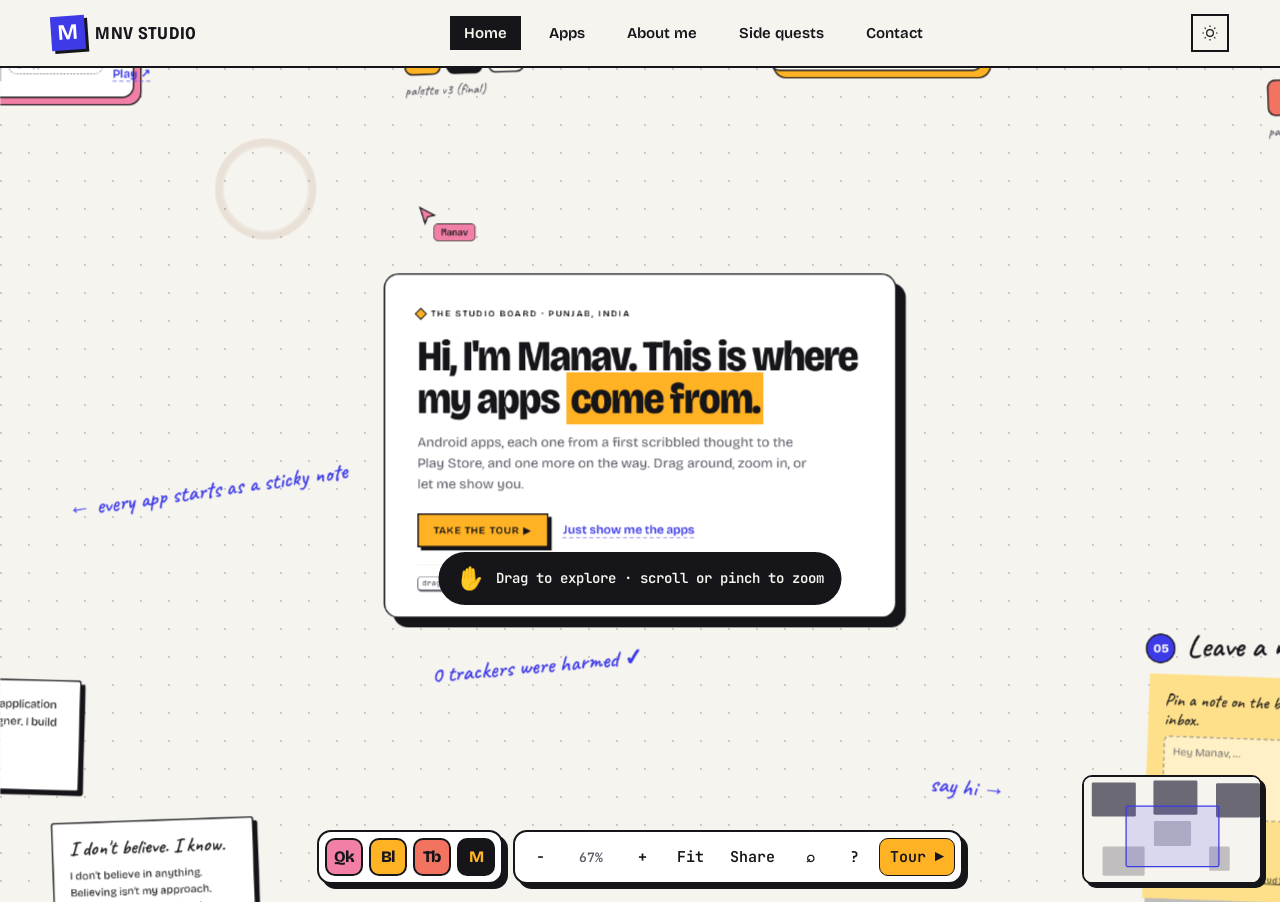
==== index.html @ 6dfb05d1 "Add website source files Co-Authored-By: Claude Opus 4.8 <noreply@anthropic.com> Claude-Session: htt" ====
<!doctype html>
<html lang="en">
<head>
<meta charset="utf-8">
<meta name="viewport" content="width=device-width, initial-scale=1">
<title>MNV Studio</title>
<meta name="description" content="MNV Studio: Crafting apps with culture and care. An independent Android app studio by Manav.">
<link rel="canonical" href="https://mnvstudio.example/">
<meta name="theme-color" content="#3D3AE8">
<meta property="og:type" content="website">
<meta property="og:site_name" content="MNV Studio">
<meta property="og:title" content="MNV Studio">
<meta property="og:description" content="MNV Studio: Crafting apps with culture and care. An independent Android app studio by Manav.">
<meta property="og:url" content="https://mnvstudio.example/">
<meta property="og:image" content="https://mnvstudio.example/assets/img/og.png">
<meta name="twitter:card" content="summary_large_image">
<meta name="twitter:image" content="https://mnvstudio.example/assets/img/og.png">
<meta property="og:image:width" content="1200">
<meta property="og:image:height" content="630">
<link rel="icon" href="/assets/img/logo.svg" type="image/svg+xml">
<link rel="apple-touch-icon" href="/assets/img/logo.svg">
<link rel="preconnect" href="https://fonts.googleapis.com">
<link rel="preconnect" href="https://fonts.gstatic.com" crossorigin>
<link href="https://fonts.googleapis.com/css2?family=Bricolage+Grotesque:opsz,wdth,wght@12..96,75..100,300..800&family=JetBrains+Mono:wght@400;600&family=Caveat:wght@600&display=swap" rel="stylesheet">
<link rel="stylesheet" href="/assets/css/style.css">
<link rel="manifest" href="/manifest.webmanifest">
<script type="application/ld+json">{"@context": "https://schema.org", "@type": "Organization", "name": "MNV Studio", "url": "https://mnvstudio.example", "email": "hello@mnvstudio.example", "founder": {"@type": "Person", "name": "Manav"}, "sameAs": ["https://play.google.com/store/apps/dev?id=REPLACE_ME", "https://instagram.com/REPLACE_ME", "https://github.com/REPLACE_ME", "https://linkedin.com/in/REPLACE_ME"]}</script>
<script>(function(d){d.classList.add('js');try{var t=localStorage.getItem('mnv-theme');if(t)d.dataset.theme=t}catch(e){}})(document.documentElement)</script>
</head>
<body>
<a class="sr-only" href="#main">Skip to content</a>
<header class="nav">
  <a class="nav__logo" href="/" aria-label="MNV Studio home"><span class="nav__mark" aria-hidden="true">M</span>MNV Studio</a>
  <nav aria-label="Primary"><ul class="nav__links"><li><a href="/" aria-current=page>Home</a></li><li><a href="/apps/">Apps</a></li><li><a href="/about/">About me</a></li><li><a href="/side-quests/">Side quests</a></li><li><a href="/contact/">Contact</a></li></ul></nav>
  <div class="nav__right">
    <button class="theme-toggle" aria-label="Switch to night print"><svg viewBox="0 0 24 24" fill="none" stroke="currentColor" stroke-width="1.6"><circle cx="12" cy="12" r="4.5"/><path d="M12 2v2M12 20v2M4.9 4.9l1.4 1.4M17.7 17.7l1.4 1.4M2 12h2M20 12h2M4.9 19.1l1.4-1.4M17.7 6.3l1.4-1.4"/></svg></button>
    <button class="menu-btn" aria-expanded="false">Menu</button>
  </div>
</header>
<main id="main">

<section class="board" aria-label="The studio board. Drag to explore, scroll to zoom.">
  <svg width="0" height="0" aria-hidden="true" style="position:absolute"><defs><marker id="head" viewBox="0 0 10 10" refX="7" refY="5" markerWidth="7" markerHeight="7" orient="auto-start-reverse"><path d="M1 1 L9 5 L1 9" fill="none" stroke="currentColor" stroke-width="1.6" stroke-linecap="round"/></marker></defs></svg>
  <div class="world">
    <section class="intro" id="hello" data-cluster style="left:1430px;top:900px">
      <span class="eyebrow">The studio board · Punjab, India</span>
      <h1>Hi, I'm Manav. This is where my apps <span class="hl">come from.</span></h1>
      <p>Android apps, each one from a first scribbled thought to the Play Store, and one more on the way. Drag around, zoom in, or let me show you.</p>
      <div class="intro__go"><button class="btn btn--solid" data-tour>Take the tour ▶</button><a class="link-gold" href="/apps/">Just show me the apps</a></div>
      <p class="intro__hint" aria-hidden="true"><kbd>drag</kbd> to move · <kbd>scroll</kbd> to zoom · <kbd>1</kbd>–<kbd>5</kbd> jump</p>
    </section>

    <section class="cluster ink-magenta" id="qalamkaar" data-cluster style="left:160px;top:190px" aria-label="Qalamkaar">
  <h2 class="cluster__label"><span>01</span> Qalamkaar</h2>
  <p class="note" style="--r:-4deg"><small>first thought</small>“Punjabi writers deserve a library as beautiful as their words.”</p>
  <svg class="sketch" viewBox="0 0 180 320" aria-hidden="true">
  <path d="M14 18 Q12 8 24 8 L158 10 Q170 10 168 24 L166 300 Q166 312 154 312 L26 310 Q14 310 15 298 Z"/>
  <path d="M70 22 L110 22"/>
  <path d="M30 46 L150 44 L148 120 L32 122 Z"/><path d="M32 46 L148 120 M148 44 L32 122"/>
  <path d="M30 150 q 40 -4 80 0 t 40 0"/><path d="M30 184 q 40 0 80 0 t 40 4"/><path d="M30 218 q 40 4 80 0 t 40 -1"/>
  <path d="M40 270 q 50 -6 100 0" class="sketch__accent"/>
  <circle cx="90" cy="292" r="8"/>
</svg>
  <div class="swatches" aria-hidden="true"><i class="sw1"></i><i class="sw2"></i><i class="sw3"></i><small>palette v3 (final)</small></div>
  <article class="shipped">
    <div class="shipped__head"><span class="ico ink-magenta" aria-hidden="true">Qk</span><div><h3>Qalamkaar</h3><small>Literature · Reference</small></div></div>
    <p>An encyclopedia of Punjabi writers and their works.</p>
    <ul><li>Writer profiles</li><li>Works &amp; excerpts</li><li>Bilingual</li></ul>
    <div class="shipped__go"><a class="btn btn--solid" href="/apps/qalamkaar/">Open <svg viewBox="0 0 24 24" fill="none" stroke="currentColor" stroke-width="1.6"><path d="M5 12h14M13 6l6 6-6 6"/></svg></a><span class="appstore-soon"><svg class="apple" viewBox="0 0 24 24" aria-hidden="true"><path fill="currentColor" d="M16.4 12.6c0-2.4 2-3.6 2.1-3.7-1.1-1.7-2.9-1.9-3.5-1.9-1.5-.2-2.9.9-3.7.9-.8 0-1.9-.9-3.2-.8-1.6 0-3.1 1-4 2.4-1.7 3-.4 7.4 1.2 9.8.8 1.2 1.8 2.5 3 2.4 1.2 0 1.7-.8 3.1-.8 1.5 0 1.9.8 3.2.8 1.3 0 2.2-1.2 3-2.4.9-1.4 1.3-2.7 1.3-2.8 0 0-2.5-1-2.5-3.9zM14 5.3c.7-.8 1.1-1.9 1-3-1 0-2.1.7-2.8 1.5-.6.7-1.2 1.8-1 2.9 1.1.1 2.1-.6 2.8-1.4z"/></svg> App Store soon</span><a class="link-gold" href="https://play.google.com/store/apps/details?id=REPLACE_ME" target="_blank" rel="noopener">Google Play ↗</a></div>
  </article>
  <span class="stamp" aria-hidden="true">Shipped</span>
  <svg class="arrows" viewBox="0 0 900 620" aria-hidden="true">
    <path d="M232 150 C 270 150, 270 120, 300 118" marker-end="url(#head)"/>
    <path d="M468 190 C 520 200, 540 190, 575 205" marker-end="url(#head)"/>
    <path d="M150 268 C 160 330, 190 380, 225 392" marker-end="url(#head)"/>
  </svg>
</section><section class="cluster ink-saffron" id="bloom" data-cluster style="left:1420px;top:150px" aria-label="Bloom">
  <h2 class="cluster__label"><span>02</span> Bloom</h2>
  <p class="note" style="--r:-4deg"><small>first thought</small>“Tracking PCOS shouldn&#x27;t feel clinical. Or leak your data.”</p>
  <svg class="sketch" viewBox="0 0 180 320" aria-hidden="true">
  <path d="M14 18 Q12 8 24 8 L158 10 Q170 10 168 24 L166 300 Q166 312 154 312 L26 310 Q14 310 15 298 Z"/>
  <path d="M70 22 L110 22"/>
  <path d="M30 46 L150 44 L148 120 L32 122 Z"/><path d="M32 46 L148 120 M148 44 L32 122"/>
  <path d="M30 150 q 40 3 80 0 t 40 -2"/><path d="M30 184 q 40 -2 80 0 t 40 2"/><path d="M30 218 q 40 2 80 0 t 40 -3"/><path d="M30 252 q 40 -3 80 0 t 40 1"/>
  <path d="M40 270 q 50 -6 100 0" class="sketch__accent"/>
  <circle cx="90" cy="292" r="8"/>
</svg>
  <div class="swatches" aria-hidden="true"><i class="sw1"></i><i class="sw2"></i><i class="sw3"></i><small>palette v3 (final)</small></div>
  <article class="shipped">
    <div class="shipped__head"><span class="ico ink-saffron" aria-hidden="true">Bl</span><div><h3>Bloom</h3><small>Health · Wellness</small></div></div>
    <p>A gentle companion for living with PCOS and PCOD.</p>
    <ul><li>Cycle tracking</li><li>Symptom journal</li><li>Insights</li></ul>
    <div class="shipped__go"><a class="btn btn--solid" href="/apps/bloom/">Open <svg viewBox="0 0 24 24" fill="none" stroke="currentColor" stroke-width="1.6"><path d="M5 12h14M13 6l6 6-6 6"/></svg></a><span class="appstore-soon"><svg class="apple" viewBox="0 0 24 24" aria-hidden="true"><path fill="currentColor" d="M16.4 12.6c0-2.4 2-3.6 2.1-3.7-1.1-1.7-2.9-1.9-3.5-1.9-1.5-.2-2.9.9-3.7.9-.8 0-1.9-.9-3.2-.8-1.6 0-3.1 1-4 2.4-1.7 3-.4 7.4 1.2 9.8.8 1.2 1.8 2.5 3 2.4 1.2 0 1.7-.8 3.1-.8 1.5 0 1.9.8 3.2.8 1.3 0 2.2-1.2 3-2.4.9-1.4 1.3-2.7 1.3-2.8 0 0-2.5-1-2.5-3.9zM14 5.3c.7-.8 1.1-1.9 1-3-1 0-2.1.7-2.8 1.5-.6.7-1.2 1.8-1 2.9 1.1.1 2.1-.6 2.8-1.4z"/></svg> App Store soon</span><a class="link-gold" href="https://play.google.com/store/apps/details?id=REPLACE_ME" target="_blank" rel="noopener">Google Play ↗</a></div>
  </article>
  <span class="stamp" aria-hidden="true">Shipped</span>
  <svg class="arrows" viewBox="0 0 900 620" aria-hidden="true">
    <path d="M232 150 C 270 150, 270 120, 300 118" marker-end="url(#head)"/>
    <path d="M468 190 C 520 200, 540 190, 575 205" marker-end="url(#head)"/>
    <path d="M150 268 C 160 330, 190 380, 225 392" marker-end="url(#head)"/>
  </svg>
</section><section class="cluster ink-red" id="toolbox" data-cluster style="left:2700px;top:210px" aria-label="[Toolbox App]">
  <h2 class="cluster__label"><span>03</span> Toolbox App</h2>
  <p class="note" style="--r:-4deg"><small>first thought</small>“Why install twelve apps for twelve tiny jobs?”</p>
  <svg class="sketch" viewBox="0 0 180 320" aria-hidden="true">
  <path d="M14 18 Q12 8 24 8 L158 10 Q170 10 168 24 L166 300 Q166 312 154 312 L26 310 Q14 310 15 298 Z"/>
  <path d="M70 22 L110 22"/>
  <path d="M30 46 L150 44 L148 120 L32 122 Z"/><path d="M32 46 L148 120 M148 44 L32 122"/>
  <path d="M30 150 q 40 1 80 0 t 40 -4"/><path d="M30 184 q 40 -4 80 0 t 40 0"/><path d="M30 218 q 40 0 80 0 t 40 4"/>
  <path d="M40 270 q 50 -6 100 0" class="sketch__accent"/>
  <circle cx="90" cy="292" r="8"/>
</svg>
  <div class="swatches" aria-hidden="true"><i class="sw1"></i><i class="sw2"></i><i class="sw3"></i><small>palette v3 (final)</small></div>
  <article class="shipped">
    <div class="shipped__head"><span class="ico ink-red" aria-hidden="true">Tb</span><div><h3>[Toolbox App]</h3><small>Tools · Productivity</small></div></div>
    <p>An all-in-one Android toolbox.</p>
    <ul><li>Many tools, one app</li><li>Lightweight</li><li>Works offline</li></ul>
    <div class="shipped__go"><a class="btn btn--solid" href="/apps/toolbox/">Open <svg viewBox="0 0 24 24" fill="none" stroke="currentColor" stroke-width="1.6"><path d="M5 12h14M13 6l6 6-6 6"/></svg></a><span class="appstore-soon"><svg class="apple" viewBox="0 0 24 24" aria-hidden="true"><path fill="currentColor" d="M16.4 12.6c0-2.4 2-3.6 2.1-3.7-1.1-1.7-2.9-1.9-3.5-1.9-1.5-.2-2.9.9-3.7.9-.8 0-1.9-.9-3.2-.8-1.6 0-3.1 1-4 2.4-1.7 3-.4 7.4 1.2 9.8.8 1.2 1.8 2.5 3 2.4 1.2 0 1.7-.8 3.1-.8 1.5 0 1.9.8 3.2.8 1.3 0 2.2-1.2 3-2.4.9-1.4 1.3-2.7 1.3-2.8 0 0-2.5-1-2.5-3.9zM14 5.3c.7-.8 1.1-1.9 1-3-1 0-2.1.7-2.8 1.5-.6.7-1.2 1.8-1 2.9 1.1.1 2.1-.6 2.8-1.4z"/></svg> App Store soon</span><span class="soon-pill">Coming soon</span></div>
  </article>
  <span class="stamp stamp--soon" aria-hidden="true">Coming soon</span>
  <svg class="arrows" viewBox="0 0 900 620" aria-hidden="true">
    <path d="M232 150 C 270 150, 270 120, 300 118" marker-end="url(#head)"/>
    <path d="M468 190 C 520 200, 540 190, 575 205" marker-end="url(#head)"/>
    <path d="M150 268 C 160 330, 190 380, 225 392" marker-end="url(#head)"/>
  </svg>
</section>

    <section class="cluster cluster--me" id="me" data-cluster style="left:380px;top:1500px" aria-label="About me">
      <h2 class="cluster__label"><span>04</span> The person</h2>
      <figure class="polaroid" style="--r:-3deg"><span aria-hidden="true">M</span><figcaption>me, probably debugging</figcaption></figure>
      <div class="paper paper--me"><p>I&#x27;m an independent application developer and designer. I build apps and I design.</p><a class="link-gold" href="/about/">More about me →</a></div>
      <div class="paper paper--rules"><p class="paper__title">I don&#x27;t believe. I know.</p><p>I don&#x27;t believe in anything. Believing isn&#x27;t my approach. Knowing is, and knowing is a totally different dimension. And I know I don&#x27;t know nothing.</p></div>
    </section>

    <section class="cluster cluster--note" id="say-hello" data-cluster style="left:2560px;top:1500px" aria-label="Leave a note">
      <h2 class="cluster__label"><span>05</span> Leave a note</h2>
      <form class="leave" data-compose="hello@mnvstudio.example">
        <label>Pin a note on the board, it lands in my inbox.<textarea name="msg" rows="5" required placeholder="Hey Manav, …"></textarea></label>
        <button class="btn btn--solid" type="submit">Pin it <svg viewBox="0 0 24 24" fill="none" stroke="currentColor" stroke-width="1.6"><path d="M5 12h14M13 6l6 6-6 6"/></svg></button>
        <small>or email <a href="mailto:hello@mnvstudio.example">hello@mnvstudio.example</a></small>
      </form>
    </section>

    <div class="doodle doodle--ring" style="left:1180px;top:700px" aria-hidden="true"></div>
    <p class="doodle doodle--text" style="left:960px;top:1200px;--r:-8deg" aria-hidden="true">← every app starts as a sticky note</p>
    <p class="doodle doodle--text" style="left:2240px;top:1640px;--r:6deg" aria-hidden="true">say hi →</p>
    <p class="doodle doodle--text" style="left:1500px;top:1460px;--r:-5deg" aria-hidden="true">0 trackers were harmed ✓</p>
    <span class="doodle doodle--star" style="left:2450px;top:120px" aria-hidden="true">✶</span>
    <span class="doodle doodle--star" style="left:1700px;top:1900px" aria-hidden="true">✶</span>

    <div class="peer" aria-hidden="true"><svg viewBox="0 0 24 24"><path d="M3 2 L20 11 L12 13 L9 21 Z"/></svg><span>Manav</span><em></em></div>
  </div>

  <div class="tour-cap" hidden aria-live="polite"><i class="tour-cap__bar"></i><p></p><span class="tour-cap__nav"><button data-tour-prev aria-label="Previous">←</button><button data-tour-next aria-label="Next">→</button><button data-tour-stop>End tour</button></span></div>

  <div class="hud">
    <div class="hud__jump" aria-label="Jump to an app"><button data-fly="qalamkaar" title="Qalamkaar"><span class="ico ink-magenta" aria-hidden="true">Qk</span></button><button data-fly="bloom" title="Bloom"><span class="ico ink-saffron" aria-hidden="true">Bl</span></button><button data-fly="toolbox" title="[Toolbox App]"><span class="ico ink-red" aria-hidden="true">Tb</span></button><button data-fly="me" title="About me"><span class="ico ico--mnv" aria-hidden="true">M</span></button></div>
    <div class="hud__zoom"><button data-zoom="-1" aria-label="Zoom out">−</button><output>100%</output><button data-zoom="1" aria-label="Zoom in">+</button><button data-fit aria-label="See the whole board">Fit</button><button data-share aria-label="Copy a link to this view">Share</button><button data-search aria-label="Search (Ctrl+K)">⌕</button><button data-help aria-label="Keyboard shortcuts">?</button><button data-tour class="hud__tour">Tour ▶</button></div>
  </div>
  <div class="coach" aria-hidden="true"><span class="coach__hand">✋</span><p>Drag to explore · scroll or pinch to zoom</p></div>
  <div class="help" role="dialog" aria-label="Keyboard shortcuts" hidden>
    <h2>Getting around</h2>
    <ul>
      <li><kbd>drag</kbd><span>Move around</span></li>
      <li><kbd>scroll</kbd> <kbd>pinch</kbd><span>Zoom</span></li>
      <li><kbd>double-click</kbd><span>Zoom into an app or a spot</span></li>
      <li><kbd>1</kbd>–<kbd>5</kbd><span>Jump to an app, me, or the note</span></li>
      <li><kbd>←</kbd><kbd>→</kbd><kbd>↑</kbd><kbd>↓</kbd><span>Pan (or step through the tour)</span></li>
      <li><kbd>+</kbd><kbd>−</kbd><kbd>0</kbd><span>Zoom in, out, whole board</span></li>
      <li><kbd>T</kbd><span>Start the tour</span></li>
      <li><kbd>⌘K</kbd><span>Search everything</span></li>
    </ul>
    <button class="btn" data-help-close>Got it</button>
  </div>
  <div class="toast" role="status" hidden></div>
  <svg class="minimap" viewBox="0 0 3600 2150" aria-hidden="true"><rect class="minimap__bg" width="3600" height="2150"/><g class="minimap__items"></g><rect class="minimap__view"/></svg>
</section>
<div class="palette" role="dialog" aria-modal="true" aria-label="Search" hidden>
  <div class="palette__box"><input class="palette__q" placeholder="Search apps, pages, actions…" aria-label="Search" autocomplete="off"><ul class="palette__list" role="listbox"></ul><p class="palette__foot"><kbd>↑</kbd><kbd>↓</kbd> move <kbd>Enter</kbd> go <kbd>Esc</kbd> close</p></div>
</div>
<script id="mnv-apps" type="application/json">[{"slug": "qalamkaar", "name": "Qalamkaar", "short": "An encyclopedia of Punjabi writers and their works."}, {"slug": "bloom", "name": "Bloom", "short": "A gentle companion for living with PCOS and PCOD."}, {"slug": "toolbox", "name": "Toolbox App", "short": "An all-in-one Android toolbox."}]</script>
</main>
<footer class="footer">
  <div class="footer__grid">
    <div><h4>MNV Studio</h4><p class="footer__about">Crafting apps with culture and care. An independent Android studio from Punjab, India.</p>
      <p class="footer__mail"><a class="link-gold" href="mailto:hello@mnvstudio.example">hello@mnvstudio.example</a></p></div>
    <div><h4>Apps</h4><ul><li><a href="/apps/qalamkaar/">Qalamkaar</a></li><li><a href="/apps/bloom/">Bloom</a></li><li><a href="/apps/toolbox/">[Toolbox App]</a></li></ul></div>
    <div><h4>Privacy</h4><ul><li><a href="/privacy/qalamkaar/">Qalamkaar</a></li><li><a href="/privacy/bloom/">Bloom</a></li><li><a href="/privacy/toolbox/">[Toolbox App]</a></li></ul></div>
    <div><h4>Elsewhere</h4><ul><li><a href="https://play.google.com/store/apps/dev?id=REPLACE_ME" target="_blank" rel="noopener">Google Play</a></li><li><a href="https://instagram.com/REPLACE_ME" target="_blank" rel="noopener">Instagram</a></li><li><a href="https://github.com/REPLACE_ME" target="_blank" rel="noopener">GitHub</a></li><li><a href="https://linkedin.com/in/REPLACE_ME" target="_blank" rel="noopener">LinkedIn</a></li></ul></div>
  </div>
  <a class="footer__giant" href="/" aria-label="MNV Studio home"><span aria-hidden="true">MNV</span></a>
  <div class="footer__bottom"><span>© <span data-year>2026</span> MNV Studio. Made by Manav.</span><span>Psst, type “mnv”.</span></div>
</footer>
<script src="/assets/js/main.js" defer></script>
<script src="/assets/js/board.js" defer></script>
</body>
</html>
---- assets/css/style.css ----
/* ==========================================================================
   MNV Studio — Phulkari Press
   Khaddar paper, riso inks, Gurmukhi letterforms.
   ========================================================================== */
@view-transition { navigation: auto; }
:root {
  /* Neutrals (60%): warm paper + blue-black ink, tinted to sit with the brand indigo */
  --bg: #F6F4EF;
  --bg-2: #E9E6DF;
  --text: #16151A;
  --muted: #5D5A66;
  --line: #16151A;
  --win: #FFFFFF;
  /* Brand (30%) and accent (10%): complementary indigo + marigold */
  --indigo: #3D3AE8;
  --saffron: #FFB224;          /* marigold */
  --accent: #3D3AE8;           /* coloured text on paper, 6.4:1 */
  /* App inks: same lightness and chroma, every one passes AA+ with ink text */
  --magenta: #F17FA6;          /* rose */
  --green: #2FBF9B;            /* teal */
  --red: #F2735F;              /* coral */
  --ink: var(--indigo);
  --on-ink: #FFFFFF;
  --shadow: #16151A;
  --blend: multiply;
  --display: "Bricolage Grotesque", system-ui, sans-serif;
  --sans: "Bricolage Grotesque", system-ui, sans-serif;
  --mono: "JetBrains Mono", ui-monospace, monospace;
  --gutter: clamp(16px, 4vw, 56px);
  --ease: cubic-bezier(.22, 1, .36, 1);
  color-scheme: light;
}
:root[data-theme="dark"] {
  --bg: #121118;
  --bg-2: #24222D;
  --text: #F1EFEA;
  --muted: #A9A6B3;
  --line: #F1EFEA;
  --win: #1C1B24;
  --indigo: #5B57F5;
  --accent: #A5A1FF;           /* 8.2:1 on dark */
  --shadow: #000000;
  --blend: screen;
  color-scheme: dark;
}
.ink-magenta { --ink: var(--magenta); --on-ink: #16151A; }
.ink-saffron { --ink: var(--saffron); --on-ink: #16151A; }
.ink-green { --on-ink: #16151A; }
.ink-indigo { --ink: var(--indigo); }
.ink-green { --ink: var(--green); }
.ink-red { --ink: var(--red); --on-ink: #16151A; }
*, *::before, *::after { box-sizing: border-box; margin: 0; padding: 0; }
html { -webkit-text-size-adjust: 100%; scroll-behavior: smooth; }
body {
  background: var(--bg); color: var(--text);
  font: 400 18px/1.55 var(--sans);
  -webkit-font-smoothing: antialiased; overflow-x: hidden;
  transition: background-color .4s, color .4s;
}
img { max-width: 100%; display: block; }
a { color: inherit; text-decoration: none; }
button { font: inherit; color: inherit; background: none; border: 0; cursor: pointer; }
::selection { background: var(--saffron); color: #1A1410; }
.gu { font-family: var(--display); }
.sr-only { position: absolute; width: 1px; height: 1px; overflow: hidden; clip: rect(0 0 0 0); }
:focus-visible { outline: 3px solid var(--magenta); outline-offset: 3px; }
/* Paper fibres: static, no animated noise */
/* ---------- Reveal ---------- */
html.js [data-fade] { opacity: 0; translate: 0 28px; transition: opacity .8s var(--ease), translate .8s var(--ease); }
html.js [data-fade].in { opacity: 1; translate: 0 0; }
.reveal-line, .reveal-line > span { display: block; }
/* ---------- Nav ---------- */
.nav {
  position: sticky; top: 0; z-index: 100;
  display: flex; align-items: center; justify-content: space-between; gap: 16px;
  padding: 14px var(--gutter);
  background: var(--bg); border-bottom: 2px solid var(--line);
}
.nav__logo { display: flex; align-items: center; gap: 10px; font: 700 18px var(--display); font-stretch: 85%; letter-spacing: .02em; text-transform: uppercase; }
.nav__mark { width: 34px; height: 34px; display: grid; place-items: center; background: var(--magenta); color: #16151A; font: 700 22px/1 var(--display); padding-bottom: 3px; box-shadow: 3px 3px 0 var(--text); rotate: -4deg; transition: rotate .4s var(--ease); }
.nav__logo:hover .nav__mark { rotate: 4deg; }
.nav__links { display: flex; align-items: center; gap: clamp(6px, 1.4vw, 14px); list-style: none; }
.nav__links a { display: block; padding: 6px 12px; font: 600 15px var(--sans); border: 2px solid transparent; transition: border-color .2s, background .2s; }
.nav__links a:hover { border-color: var(--line); }
.nav__links a[aria-current="page"] { background: var(--text); color: var(--bg); }
.theme-toggle { width: 38px; height: 38px; border: 2px solid var(--line); display: grid; place-items: center; }
.theme-toggle:hover { background: var(--saffron); color: #1A1410; }
.theme-toggle svg { width: 18px; height: 18px; }
.nav__right { display: flex; align-items: center; gap: 12px; }
.menu-btn { display: none; }
@media (max-width: 760px) {
  .menu-btn { display: block; padding: 6px 12px; border: 2px solid var(--line); font: 600 14px var(--sans); text-transform: uppercase; letter-spacing: .1em; }
  .nav__links {
    position: fixed; inset: 0; flex-direction: column; justify-content: center; gap: 8px;
    background: var(--magenta); clip-path: inset(0 0 100% 0); transition: clip-path .6s var(--ease);
  }
  .nav__links.open { clip-path: inset(0); }
  .nav__links a { color: #16151A; font: 700 52px/1.1 var(--display); font-stretch: 75%; text-transform: uppercase; border: 0; }
  .nav__links a[aria-current="page"] { background: none; color: var(--saffron); }
  .nav__right { position: relative; z-index: 2; }
}
/* ---------- Buttons ---------- */
.btn {
  display: inline-flex; align-items: center; gap: 10px;
  padding: 14px 22px; border: 2px solid var(--line); background: var(--bg);
  font: 600 15px var(--sans); text-transform: uppercase; letter-spacing: .08em;
  box-shadow: 5px 5px 0 var(--line);
  transition: translate .15s, box-shadow .15s, background .2s;
}
.btn:hover { translate: -2px -2px; box-shadow: 7px 7px 0 var(--line); background: var(--saffron); color: #1A1410; }
.btn:active { translate: 4px 4px; box-shadow: 1px 1px 0 var(--line); }
.btn--solid { background: var(--saffron); color: #16151A; }
.btn svg { width: 18px; height: 18px; }
.link-gold { color: var(--accent); font-weight: 600; text-decoration: underline dashed 2px; text-underline-offset: 5px; }
.link-gold:hover { text-decoration-style: solid; }
/* ---------- Type ---------- */
.section { position: relative; padding: clamp(80px, 11vw, 150px) var(--gutter); }
.eyebrow { display: inline-flex; align-items: center; gap: 10px; font: 600 13px var(--sans); letter-spacing: .18em; text-transform: uppercase; }
.eyebrow::before { content: ""; width: 10px; height: 10px; background: var(--saffron); box-shadow: 0 0 0 1.5px var(--line); rotate: 45deg; }
.h2 { font: 700 clamp(44px, 7.5vw, 112px)/.92 var(--display); font-stretch: 75%; text-transform: uppercase; letter-spacing: -.01em; margin-top: 16px; }
.h2 em, .page-head h1 em { font-style: normal; color: var(--accent); }
.lead { color: var(--muted); max-width: 52ch; font-size: clamp(18px, 1.5vw, 21px); }
/* ---------- Covers (app cards) ---------- */
.covers { display: grid; grid-template-columns: repeat(auto-fill, minmax(260px, 1fr)); gap: clamp(40px, 5vw, 64px) clamp(28px, 3vw, 44px); }
.covers--page { padding: 24px var(--gutter) 140px; }
.app-card { display: block; rotate: var(--tilt, 0deg); transition: rotate .45s var(--ease), translate .45s var(--ease), opacity .8s var(--ease); }
.app-card:hover { rotate: 0deg; translate: 0 -8px; }
.cover {
  position: relative; aspect-ratio: 3 / 4; container-type: inline-size; overflow: hidden;
  display: flex; flex-direction: column; padding: 18px 20px;
  background: var(--ink); color: var(--on-ink);
  border: 2px solid var(--line); box-shadow: 9px 9px 0 var(--line);
  transition: box-shadow .45s var(--ease);
}
.app-card:hover .cover { box-shadow: 14px 14px 0 var(--line); }
.cover__top { display: flex; justify-content: space-between; gap: 8px; font: 600 12px var(--sans); letter-spacing: .14em; text-transform: uppercase; padding-bottom: 10px; border-bottom: 2px dashed currentColor; position: relative; z-index: 1; }
.cover__glyph {
  flex: 1; display: grid; place-items: center; white-space: nowrap;
  font: 800 min(calc(150cqi / var(--len, 3)), 62cqi)/1 var(--display); font-stretch: 75%;
  text-shadow: .04em .035em 0 rgba(26, 20, 16, .35);
  transition: scale .5s var(--ease);
}
.app-card:hover .cover__glyph { scale: 1.06; }
.cover__name { font: 700 clamp(26px, 11cqi, 40px)/.95 var(--display); font-stretch: 80%; text-transform: uppercase; position: relative; z-index: 1; }
.cover__stitch { position: absolute; inset: 7px; border: 2px dashed currentColor; opacity: .35; pointer-events: none; }
.app-card > p { margin-top: 22px; color: var(--muted); font-size: 16px; max-width: 32ch; }
/* ---------- CTA ---------- */
.cta { text-align: center; background: var(--text); color: var(--bg); overflow: hidden; }
.cta .h2 em { color: var(--saffron); }
.cta__mail { display: inline-block; margin: 36px 0; font: 600 clamp(22px, 3.6vw, 48px) var(--display); border-bottom: 3px dashed var(--saffron); }
.cta__mail:hover { color: var(--saffron); }
.cta .btn { box-shadow: 5px 5px 0 var(--saffron); border-color: var(--bg); }
/* ---------- Footer ---------- */
.footer { padding: 64px var(--gutter) 28px; border-top: 2px solid var(--line); overflow: hidden; }
.footer__grid { display: grid; grid-template-columns: 2fr 1fr 1fr 1fr; gap: 32px; }
.footer h4 { font: 700 20px var(--display); font-stretch: 80%; text-transform: uppercase; margin-bottom: 12px; }
.footer ul { list-style: none; display: grid; gap: 6px; font-size: 16px; color: var(--muted); }
.footer a:hover { color: var(--accent); }
.footer__about { color: var(--muted); max-width: 34ch; }
.footer__mail { margin-top: 16px; }
.footer__giant { display: block; margin-top: 48px; text-align: center; font: 800 clamp(120px, 30vw, 460px)/.9 var(--display); color: var(--accent); text-shadow: .025em .02em 0 var(--indigo); transition: text-shadow .5s var(--ease); }
.footer__giant:hover { text-shadow: -.025em .03em 0 var(--saffron); }
.footer__bottom { display: flex; flex-wrap: wrap; justify-content: space-between; gap: 12px; margin-top: 20px; padding-top: 16px; border-top: 2px dashed var(--line); font-size: 14px; color: var(--muted); }
@media (max-width: 760px) {
  .footer__grid { grid-template-columns: 1fr 1fr; }
  .footer__grid > :first-child { grid-column: 1 / -1; }
}
/* ---------- Inner page header ---------- */
.page-head { padding: clamp(64px, 9vw, 120px) var(--gutter) 48px; }
.page-head h1 { font: 800 clamp(64px, 13vw, 210px)/.86 var(--display); font-stretch: 75%; text-transform: uppercase; margin-top: 18px; }
.page-head .lead { margin-top: 24px; }
.page-head .cta__mail { color: var(--accent); border-color: var(--accent); }
/* ---------- App detail ---------- */
.detail { position: relative; display: grid; grid-template-columns: 1.1fr .9fr; gap: clamp(40px, 6vw, 100px); align-items: center; padding: clamp(56px, 7vw, 96px) var(--gutter) 80px; overflow: hidden; }
.detail > * { position: relative; }
.detail__glyph { position: absolute; right: -.05em; top: -.12em; font: 800 clamp(220px, 40vw, 640px)/1 var(--display); color: var(--ink); opacity: .14; white-space: nowrap; pointer-events: none; }
.detail h1 { font: 800 clamp(56px, 9vw, 140px)/.88 var(--display); font-stretch: 75%; text-transform: uppercase; margin: 18px 0 10px; }
.detail__native { display: inline-block; font: 600 clamp(22px, 2.6vw, 34px) var(--display); background: var(--ink); color: var(--on-ink); padding: 2px 14px; rotate: -1.5deg; }
.detail .lead { margin: 28px 0 36px; }
.detail__actions { display: flex; flex-wrap: wrap; gap: 20px; align-items: center; }
.features { display: grid; grid-template-columns: repeat(auto-fit, minmax(240px, 1fr)); gap: 20px; }
.feature { border: 2px solid var(--line); padding: 26px; }
.feature span { display: inline-block; font: 800 15px var(--display); background: var(--magenta); color: #16151A; padding: 2px 8px; }
.feature h3 { font: 700 30px/1 var(--display); font-stretch: 80%; text-transform: uppercase; margin: 16px 0 8px; }
.feature p { color: var(--muted); font-size: 16px; }
.shots { display: flex; gap: 32px; overflow-x: auto; padding: 32px var(--gutter) 64px; scroll-snap-type: x mandatory; scrollbar-color: var(--accent) transparent; }
.shots .phone { flex: 0 0 auto; width: clamp(200px, 22vw, 270px); scroll-snap-align: start; margin: 0; }
.next-app { position: relative; display: block; overflow: hidden; padding: 90px var(--gutter); text-align: center; background: var(--ink); color: var(--on-ink); border-top: 2px solid var(--line); }
.next-app span { font-size: 14px; letter-spacing: .2em; text-transform: uppercase; }
.next-app strong { position: relative; z-index: 1; display: block; font: 800 clamp(52px, 10vw, 160px)/.9 var(--display); font-stretch: 75%; text-transform: uppercase; margin-top: 8px; }
.next-app em { position: absolute; inset: 0; display: grid; place-items: center; font: 800 clamp(160px, 30vw, 460px)/1 var(--display); font-style: normal; opacity: .15; transition: scale .8s var(--ease); }
.next-app:hover em { scale: 1.12; }
@media (max-width: 900px) {
  .detail { grid-template-columns: 1fr; }
  .detail__phone { max-width: 290px; margin-inline: auto; width: 100%; }
}
/* ---------- Phone (flat, printed) ---------- */
.phone { position: relative; aspect-ratio: 9 / 19; width: 100%; max-width: 330px; margin-inline: auto; border: 3px solid var(--line); border-radius: 38px; padding: 9px; background: var(--bg); box-shadow: 12px 12px 0 var(--ink); }
.phone__screen { position: relative; height: 100%; border-radius: 28px; overflow: hidden; background: var(--ink); color: var(--on-ink); display: flex; flex-direction: column; align-items: center; justify-content: center; gap: 12px; text-align: center; border: 2px solid var(--line); }
.phone__notch { position: absolute; top: 10px; left: 50%; width: 28%; height: 20px; border-radius: 20px; background: var(--line); translate: -50% 0; z-index: 2; }
.phone__glare { display: none; }
.app-icon { width: 34%; aspect-ratio: 1; border-radius: 26%; display: grid; place-items: center; overflow: hidden; background: var(--bg); color: var(--text); border: 2px solid var(--line); box-shadow: 4px 4px 0 var(--line); font: 800 clamp(32px, 4vw, 52px) var(--display); }
.app-icon img { width: 100%; height: 100%; object-fit: cover; }
.phone__screen strong { font: 700 clamp(24px, 2.4vw, 32px) var(--display); font-stretch: 80%; text-transform: uppercase; }
.phone__screen small { font-size: 14px; opacity: .85; padding: 0 16px; }
.shot-ph { position: absolute; inset: 10px; display: grid; place-items: center; font-size: 12px; letter-spacing: .2em; text-transform: uppercase; border: 2px dashed currentColor; border-radius: 20px; opacity: .7; }
/* ---------- About ---------- */
.prose { max-width: 66ch; }
.prose p { color: var(--muted); margin-bottom: 1.2em; }
.prose h2 { font: 800 clamp(40px, 4vw, 60px)/1 var(--display); font-stretch: 75%; text-transform: uppercase; margin: 1.4em 0 .5em; }
.values { list-style: none; border-top: 2px solid var(--line); margin-top: 20px; }
.values li { display: grid; grid-template-columns: 56px 1fr; gap: 16px; padding: 20px 0; border-bottom: 2px dashed var(--line); }
.values b { font: 800 22px var(--display); color: var(--accent); }
.values strong { display: block; font: 700 26px/1.1 var(--display); font-stretch: 85%; text-transform: uppercase; }
.values span { color: var(--muted); font-size: 16px; }
/* ---------- Contact ---------- */
.socials { list-style: none; border-top: 2px solid var(--line); }
.socials a { display: flex; justify-content: space-between; align-items: center; gap: 16px; padding: 22px 0; border-bottom: 2px solid var(--line); font: 800 clamp(34px, 5vw, 72px)/1 var(--display); font-stretch: 75%; text-transform: uppercase; transition: background .25s, color .25s, padding .4s var(--ease); }
.socials li:nth-child(4n+1) a:hover { background: var(--magenta); }
.socials li:nth-child(4n+2) a:hover { background: var(--indigo); }
.socials li:nth-child(4n+3) a:hover { background: var(--green); }
.socials li:nth-child(4n+4) a:hover { background: var(--red); }
.socials a:hover { color: #16151A; padding-inline: 20px; }
.socials a small { font: 400 15px var(--sans); text-transform: none; }
/* ---------- Privacy ---------- */
.policy { max-width: 760px; margin: 0 auto; padding: clamp(56px, 8vw, 100px) var(--gutter) 120px; }
.policy h1 { font: 800 clamp(44px, 7vw, 84px)/.95 var(--display); font-stretch: 80%; text-transform: uppercase; margin: 16px 0 14px; }
.policy__meta { color: var(--muted); font-size: 15px; padding-bottom: 24px; border-bottom: 2px solid var(--line); }
.policy__toc { margin: 32px 0; padding: 22px 26px; border: 2px dashed var(--line); font-size: 15px; }
.policy__toc ol { columns: 2 220px; padding-left: 20px; color: var(--muted); }
.policy__toc a:hover { color: var(--accent); }
.policy h2 { font: 700 30px/1.1 var(--display); font-stretch: 85%; text-transform: uppercase; margin: 52px 0 14px; scroll-margin-top: 90px; }
.policy h2 span { display: inline-block; background: var(--magenta); color: #16151A; padding: 0 8px; margin-right: 12px; font-size: .7em; vertical-align: middle; }
.policy p, .policy li { font-size: 17px; line-height: 1.75; }
.policy ul { padding-left: 22px; margin: 10px 0; display: grid; gap: 6px; }
.policy a { color: var(--accent); text-decoration: underline; text-underline-offset: 3px; }
.policy table { width: 100%; border-collapse: collapse; margin: 16px 0; font-size: 15px; border: 2px solid var(--line); }
.policy th, .policy td { text-align: left; padding: 12px; border-bottom: 1px solid var(--line); vertical-align: top; }
.policy th { background: var(--text); color: var(--bg); font-size: 12px; letter-spacing: .14em; text-transform: uppercase; }
.callout { border: 2px solid var(--line); background: var(--saffron); color: #1A1410; padding: 18px 22px; margin: 18px 0; box-shadow: 6px 6px 0 var(--line); }
.placeholder { background: var(--saffron); color: #1A1410; padding: 0 4px; }
#confetti { position: fixed; inset: 0; z-index: 180; pointer-events: none; }
::view-transition-group(*) { animation-duration: .6s; animation-timing-function: cubic-bezier(.22, 1, .36, 1); }
@media (max-width: 520px) {
  .policy table { display: block; overflow-x: auto; }
}
@media (prefers-reduced-motion: reduce) {
  *, *::before, *::after { animation: none !important; transition-duration: .001ms !important; }
  html { scroll-behavior: auto; }
  html.js [data-fade] { opacity: 1; translate: none; }
}
/* ---------- Small screens ---------- */
html, body { overflow-x: clip; }
.covers { grid-template-columns: repeat(auto-fill, minmax(min(260px, 100%), 1fr)); }
/* ==========================================================================
   MNV OS — the homepage desktop
   ========================================================================== */
.nav__mark { background: var(--indigo); color: #fff; font-family: var(--display); }
.h2 { text-transform: none; letter-spacing: -.025em; font-stretch: 85%; font-weight: 800; }
.page-head h1, .detail h1, .socials a, .next-app strong { text-transform: none; letter-spacing: -.025em; font-stretch: 85%; }
@keyframes blink { 50% { opacity: .35; } }
.ico {
  width: 58px; height: 58px; border-radius: 16px; display: grid; place-items: center; flex: none;
  background: var(--ink); color: var(--on-ink); border: 2px solid #16151A; box-shadow: 3px 3px 0 var(--shadow);
  font: 800 25px/1 var(--display); letter-spacing: -.04em;
  transition: translate .2s var(--ease);
}
.ico--mnv { background: #16151A; color: var(--saffron); }
/* Windows */
@keyframes pop { from { scale: .85; opacity: 0; } }
.win__bar {
  display: flex; align-items: center; gap: 10px; height: 38px; padding: 0 12px;
  background: var(--ink); color: var(--on-ink); border-bottom: 2px solid #16151A;
  font: 600 13px var(--mono); cursor: grab; user-select: none; touch-action: none;
}
.win__bar i { margin-left: auto; font-style: normal; opacity: .7; font-weight: 400; }
.hl { background: var(--saffron); color: #16151A; padding: 0 .1em; box-decoration-break: clone; -webkit-box-decoration-break: clone; }
/* Index rows */
.cta { background: var(--indigo); color: #fff; }
.cta .h2 em { color: var(--saffron); }
.cta__mail { border-color: var(--saffron); }
.cta .btn { color: #16151A; box-shadow: 5px 5px 0 var(--shadow); border-color: #16151A; }
.footer__giant { color: var(--indigo); text-shadow: .03em .03em 0 var(--saffron); letter-spacing: -.05em; }
/* Phone: the desktop becomes a home screen, windows become sheets */
@media (max-width: 760px) {
  .win__bar { position: sticky; top: 0; cursor: default; }
}
/* ==========================================================================
   MNV OS v1.1 — features
   ========================================================================== */
kbd { display: inline-block; min-width: 1.6em; padding: 1px 6px; border: 1.5px solid currentColor; border-bottom-width: 3px; border-radius: 6px; font: 600 11px/1.5 var(--mono); text-align: center; }
/* Title-bar buttons */
.win__btns { display: flex; gap: 6px; }
/* Kernel panic 404 */
.panic { min-height: 80vh; padding: clamp(60px, 10vw, 120px) var(--gutter); background: var(--indigo); color: #fff; }
.panic .panic__face { font: 800 clamp(90px, 14vw, 180px)/1 var(--display); }
.panic h1 { font: 800 clamp(36px, 5vw, 72px)/1 var(--display); letter-spacing: -.03em; margin: 24px 0 16px; max-width: 18ch; }
.panic p { max-width: 52ch; font-size: 19px; }
.panic pre { margin: 28px 0; font: 400 14px/1.8 var(--mono); color: var(--saffron); }
.panic .btn { margin: 0 12px 12px 0; color: #16151A; border-color: #16151A; }
/* Print: privacy policies print cleanly */
@media print {
  .nav, .footer, .paper, .policy__toc { display: none !important; }
  body { background: #fff; color: #000; font-size: 12pt; }
  .policy { padding: 0; max-width: none; }
  .policy a { color: #000; }
  .policy a[href^="http"]::after { content: " (" attr(href) ")"; font-size: 9pt; }
  .policy h2 { break-after: avoid; }
  .policy table, .callout { break-inside: avoid; box-shadow: none; }
}
@media (max-width: 760px) {
  [data-clock] { display: none; }
}
/* ==========================================================================
   Mobile: a proper phone home screen
   ========================================================================== */
@media (max-width: 760px) {
  /* Pitch first, then apps */
  /* Dock: five apps, fits any phone */
  /* Every other window is a bottom sheet over everything, dock included */
  .win__bar i { display: none; }
  /* stops iOS zooming in */
  /* Index rows */
  .cta .h2 { font-size: 42px; }
  .cta__mail { font-size: 20px; word-break: break-all; }
}
@media (max-width: 760px) {
  .covers { grid-template-columns: 1fr 1fr; gap: 28px 16px; }
  .covers--page { padding: 8px 16px 80px; }
  .cover { padding: 10px 12px; box-shadow: 5px 5px 0 var(--line); }
  .cover__top span:last-child { display: none; }
  .cover__top { font-size: 10px; }
  .cover__name { font-size: 17px; }
  .cover__stitch { inset: 4px; }
  .app-card > p { font-size: 13px; margin-top: 12px; }
  .page-head { padding-bottom: 28px; }
}
/* Windows: welcome bar in marigold, focus ring in brand */
.ico { border-color: #16151A; }
.ico--mnv { background: #16151A; color: var(--saffron); }
:focus-visible { outline-color: var(--accent); }
::selection { background: var(--saffron); color: #16151A; }
/* Buttons: ink outline, marigold primary, indigo hover for secondary */
.btn:hover { background: var(--indigo); color: #fff; }
.btn--solid:hover { background: #16151A; color: var(--saffron); }
:root[data-theme="dark"] .btn--solid:hover { background: #F1EFEA; color: #16151A; }
/* Links */
.link-gold { color: var(--accent); text-decoration-color: color-mix(in srgb, var(--accent) 45%, transparent); }
/* CTA band: deep indigo with marigold, not two neons */
.cta { background: radial-gradient(80% 90% at 90% 0%, #6E6BFF, transparent 60%), #2C29C4; }
.cta .h2 em { color: var(--saffron); }
.cta__mail:hover { color: var(--saffron); }
.panic { background: radial-gradient(80% 90% at 90% 0%, #6E6BFF, transparent 60%), #2C29C4; }
.panic .btn { border-color: #16151A; }
/* Mobile nav sheet in brand indigo */
@media (max-width: 760px) {
  .nav__links { background: #2C29C4; }
  .nav__links a { color: #fff; }
  .nav__links a[aria-current="page"] { color: var(--saffron); }
}
/* Index rows: indigo app gets white text on hover */
.socials li:nth-child(4n+2) a:hover { color: #fff; }
.footer__giant { color: var(--indigo); text-shadow: .03em .03em 0 var(--saffron); }
.feature span, .policy h2 span { background: var(--saffron); color: #16151A; }
.detail__glyph { opacity: .18; }
/* ==========================================================================
   About me
   ========================================================================== */
.me-hero { display: grid; grid-template-columns: 1.15fr .85fr; gap: clamp(40px, 6vw, 96px); align-items: center; padding: clamp(56px, 8vw, 110px) var(--gutter) clamp(40px, 6vw, 80px); }
.me-hero h1 { font: 800 clamp(60px, 10vw, 150px)/.9 var(--display); font-stretch: 85%; letter-spacing: -.035em; margin: 18px 0 22px; }
.me-hero .lead { color: var(--text); font-size: clamp(19px, 1.8vw, 24px); max-width: 34ch; }
.me-hero__actions { display: flex; flex-wrap: wrap; align-items: center; gap: 22px; margin-top: 32px; }
.me-card { background: var(--win); border: 2px solid #16151A; border-radius: 16px; box-shadow: 10px 10px 0 var(--shadow); overflow: hidden; rotate: 1.5deg; max-width: 440px; justify-self: end; width: 100%; }
.me-card .win__bar { background: var(--saffron); color: #16151A; cursor: default; }
.me-card .win__btns i { width: 12px; height: 12px; border-radius: 50%; border: 1.5px solid #16151A; background: #fff; }
.me-card__photo { aspect-ratio: 1; display: grid; place-items: center; border-bottom: 2px solid #16151A; background: radial-gradient(90% 70% at 85% 0%, #6E6BFF, transparent 60%), #3D3AE8; }
.me-card__photo img { width: 100%; height: 100%; object-fit: cover; }
.me-card__mono { font: 800 clamp(140px, 16vw, 220px)/1 var(--display); color: var(--saffron); text-shadow: .04em .04em 0 #16151A; }
.me-card__facts { display: grid; grid-template-columns: 1fr 1fr; }
.me-card__facts div { padding: 12px 16px; border-bottom: 1.5px dashed var(--bg-2); }
.me-card__facts div:nth-child(odd) { border-right: 1.5px dashed var(--bg-2); }
.me-card__facts dt { font: 600 11px var(--mono); text-transform: uppercase; letter-spacing: .08em; color: var(--muted); }
.me-card__facts dd { font-size: 15px; font-weight: 600; margin-top: 2px; }
.me-grid { display: grid; grid-template-columns: 5fr 7fr; gap: clamp(32px, 6vw, 96px); align-items: start; }
.me-grid .h2 { position: sticky; top: 100px; margin-top: 0; }
.me-story .prose p { font-size: clamp(18px, 1.5vw, 21px); color: var(--text); }
.me-story .prose p:first-child::first-letter { float: left; font: 800 4.2em/.8 var(--display); color: var(--accent); margin: 6px 10px 0 0; }
.timeline { list-style: none; margin-top: 56px; display: grid; grid-auto-flow: column; grid-auto-columns: minmax(220px, 1fr); gap: 0; overflow-x: auto; padding-bottom: 12px; position: relative; }
.timeline li { position: relative; padding: 34px 24px 0 0; border-top: 3px solid var(--line); }
.timeline li::before { content: ""; position: absolute; top: -11px; left: 0; width: 18px; height: 18px; border-radius: 50%; background: var(--saffron); border: 3px solid var(--line); }
.timeline li:last-child::before { background: var(--indigo); box-shadow: 0 0 0 6px color-mix(in srgb, var(--indigo) 25%, transparent); }
.timeline time { display: block; font: 800 clamp(34px, 3.4vw, 48px)/1 var(--display); letter-spacing: -.03em; }
.timeline p { color: var(--muted); margin-top: 10px; font-size: 16px; max-width: 26ch; }
.me-apps { display: grid; grid-template-columns: repeat(auto-fill, minmax(200px, 1fr)); gap: 16px; margin-top: 48px; }
.me-app { display: grid; grid-template-columns: auto 1fr; grid-template-rows: auto auto; column-gap: 14px; align-items: center; padding: 16px; border: 2px solid var(--line); border-radius: 14px; background: var(--win); transition: translate .2s, box-shadow .2s; }
.me-app .ico { grid-row: span 2; width: 52px; height: 52px; font-size: 22px; }
.me-app b { font: 800 19px/1.1 var(--display); }
.me-app small { font: 400 12px var(--mono); color: var(--muted); }
.me-app:hover { translate: -3px -3px; box-shadow: 6px 6px 0 var(--shadow); }
.me-split { display: grid; grid-template-columns: 1fr 1fr; gap: 48px; margin-top: 72px; }
.chips { list-style: none; display: flex; flex-wrap: wrap; gap: 8px; margin-top: 16px; }
.chips li { padding: 7px 14px; border: 2px solid var(--line); border-radius: 999px; font: 600 14px var(--mono); }
.chips li:nth-child(3n+1) { background: var(--saffron); color: #16151A; border-color: #16151A; }
.chips--soft li { background: none !important; color: var(--text) !important; border-style: dashed; border-color: var(--line) !important; }
@media (max-width: 900px) {
  .me-hero, .me-grid, .me-split { grid-template-columns: 1fr; }
  .me-card { justify-self: start; rotate: 0deg; }
  .me-grid .h2 { position: static; }
  .timeline { grid-auto-flow: row; grid-auto-columns: auto; border-left: 3px solid var(--line); margin-left: 8px; }
  .timeline li { border-top: 0; padding: 0 0 32px 28px; }
  .timeline li::before { top: 6px; left: -11px; }
}
.values strong { text-transform: none; font-stretch: 90%; letter-spacing: -.01em; }
/* ==========================================================================
   The Studio Board — an infinite canvas homepage
   ========================================================================== */
body:has(.board) { overflow: hidden; }
body:has(.board) .footer { display: none; }
.board {
  position: relative; height: calc(100svh - 66px); overflow: clip; cursor: grab;
  touch-action: none; user-select: none; -webkit-user-select: none;
  background: radial-gradient(circle at 1px 1px, color-mix(in srgb, var(--text) 18%, transparent) 1.1px, transparent 1.6px) 0 0 / 28px 28px, var(--bg);
}
.board.panning { cursor: grabbing; }
.world { position: absolute; left: 0; top: 0; width: 3600px; height: 2150px; transform-origin: 0 0; will-change: transform; }
.world a, .world button, .world textarea { cursor: pointer; user-select: text; }
.world textarea { cursor: text; }
/* Intro card */
.intro { position: absolute; width: 760px; padding: 44px 48px 36px; background: var(--win); border: 2px solid #16151A; border-radius: 22px; box-shadow: 14px 14px 0 var(--shadow); }
.intro h1 { font: 800 64px/.98 var(--display); font-stretch: 88%; letter-spacing: -.03em; margin: 18px 0 18px; }
.intro > p { font-size: 20px; color: var(--muted); max-width: 46ch; }
.intro__go { display: flex; flex-wrap: wrap; align-items: center; gap: 22px; margin-top: 28px; }
.intro__hint { margin-top: 26px; padding-top: 14px; border-top: 1.5px dashed var(--bg-2); font: 400 13px var(--mono); color: var(--muted); display: flex; gap: 6px; align-items: center; flex-wrap: wrap; }
/* Clusters */
.cluster { position: absolute; width: 900px; height: 620px; }
.cluster__label { position: absolute; left: 0; top: -70px; font: 600 46px/1 "Caveat", cursive; color: var(--text); white-space: nowrap; }
.cluster__label span { display: inline-grid; place-items: center; width: 44px; height: 44px; margin-right: 6px; border-radius: 50%; background: var(--ink); color: var(--on-ink); border: 2px solid #16151A; font: 800 18px var(--display); vertical-align: 6px; }
.note {
  position: absolute; left: 0; top: 40px; width: 230px; min-height: 210px; padding: 18px 18px 22px;
  background: #FFE08A; color: #2A2620; rotate: var(--r); box-shadow: 3px 8px 0 rgba(22,21,26,.25);
  font: 600 25px/1.12 "Caveat", cursive;
}
.note::before { content: ""; position: absolute; top: -12px; left: 50%; width: 80px; height: 24px; translate: -50% 0; rotate: 3deg; background: rgba(255,255,255,.55); border: 1px solid rgba(0,0,0,.08); }
.note small { display: block; font: 600 11px var(--mono); text-transform: uppercase; letter-spacing: .1em; opacity: .55; margin-bottom: 8px; }
.sketch { position: absolute; left: 300px; top: 20px; width: 170px; fill: none; stroke: var(--text); stroke-width: 2.2; stroke-linecap: round; stroke-linejoin: round; opacity: .85; rotate: 2deg; }
.sketch__accent { stroke: var(--ink); stroke-width: 6; opacity: .9; }
.swatches { position: absolute; left: 40px; top: 400px; display: flex; gap: 8px; align-items: center; rotate: -2deg; }
.swatches i { width: 54px; height: 54px; border-radius: 12px; border: 2px solid #16151A; }
.sw1 { background: var(--ink); }
.sw2 { background: #16151A; }
.sw3 { background: #F6F4EF; }
.swatches small { position: absolute; top: 64px; left: 0; font: 600 20px "Caveat", cursive; color: var(--muted); white-space: nowrap; }
.shipped { position: absolute; left: 580px; top: 130px; width: 320px; padding: 20px; background: var(--win); border: 2px solid #16151A; border-radius: 18px; box-shadow: 9px 9px 0 var(--ink), 9px 9px 0 2px #16151A; }
.shipped__head { display: flex; gap: 14px; align-items: center; }
.shipped__head .ico { width: 58px; height: 58px; }
.shipped h3 { font: 800 25px/1.05 var(--display); letter-spacing: -.02em; }
.shipped__head small { font: 400 12px var(--mono); color: var(--muted); }
.shipped > p { margin-top: 14px; font-size: 16px; color: var(--muted); }
.shipped ul { list-style: none; margin-top: 10px; display: grid; gap: 4px; font-size: 14px; }
.shipped li::before { content: "✓ "; color: var(--accent); font-weight: 800; }
.shipped__go { display: flex; align-items: center; gap: 14px; margin-top: 16px; }
.shipped__go .btn { padding: 10px 14px; font-size: 12px; box-shadow: 3px 3px 0 var(--line); }
.stamp {
  position: absolute; left: 760px; top: 70px; padding: 4px 14px; rotate: 12deg;
  border: 4px solid #D63B2F; border-radius: 8px; color: #D63B2F; font: 800 30px var(--display); text-transform: uppercase; letter-spacing: .08em;
  mix-blend-mode: var(--blend); opacity: .85;
  mask-image: radial-gradient(circle at 30% 40%, #000 60%, rgba(0,0,0,.6) 61%, #000 75%);
}
.arrows { position: absolute; inset: 0; width: 900px; height: 620px; pointer-events: none; fill: none; stroke: var(--text); stroke-width: 2.5; stroke-linecap: round; opacity: .6; stroke-dasharray: 2 0; }
/* Me + rules */
.cluster--me { width: 860px; height: 520px; }
.polaroid { position: absolute; left: 0; top: 10px; width: 260px; padding: 14px 14px 52px; background: #fff; border: 1px solid rgba(0,0,0,.12); box-shadow: 4px 10px 0 rgba(22,21,26,.22); rotate: var(--r); }
.polaroid > span, .polaroid img { display: grid; place-items: center; width: 100%; aspect-ratio: 1; object-fit: cover; background: radial-gradient(90% 70% at 85% 0%, #6E6BFF, transparent 60%), #3D3AE8; font: 800 150px/1 var(--display); color: var(--saffron); }
.polaroid figcaption { position: absolute; left: 0; right: 0; bottom: 12px; text-align: center; font: 600 22px "Caveat", cursive; color: #2A2620; }
.paper { position: absolute; background: var(--win); border: 2px solid #16151A; border-radius: 4px; padding: 22px 24px; box-shadow: 6px 6px 0 var(--shadow); }
.paper--me { left: 300px; top: 0; width: 300px; rotate: 1.5deg; font-size: 17px; }
.paper--me p { margin-bottom: 12px; }
.paper--rules { left: 560px; top: 210px; width: 300px; rotate: -2deg; list-style: none; counter-reset: r; display: grid; gap: 10px; font-size: 15px; }
.paper--rules li:not(.paper__title) { counter-increment: r; padding-left: 30px; position: relative; }
.paper--rules li:not(.paper__title)::before { content: counter(r); position: absolute; left: 0; top: 0; width: 22px; height: 22px; border-radius: 50%; background: var(--saffron); border: 1.5px solid #16151A; display: grid; place-items: center; font: 800 12px var(--display); color: #16151A; }
.paper__title { font: 600 30px/1 "Caveat", cursive; margin-bottom: 4px; }
/* Leave a note */
.cluster--note { width: 420px; height: 420px; }
.leave { display: grid; gap: 14px; width: 400px; padding: 24px; background: #FFE08A; color: #2A2620; rotate: 2deg; box-shadow: 4px 10px 0 rgba(22,21,26,.25); }
.leave label { display: grid; gap: 10px; font: 600 26px/1.1 "Caveat", cursive; }
.leave textarea { width: 100%; padding: 12px; border: 2px dashed rgba(42,38,32,.4); border-radius: 8px; background: rgba(255,255,255,.5); color: #2A2620; font: 400 16px var(--sans); resize: none; }
.leave textarea:focus { outline: none; border-style: solid; border-color: #2A2620; }
.leave .btn { justify-self: start; }
.leave small { font: 400 13px var(--mono); }
.leave small a { text-decoration: underline; }
/* Doodles */
.doodle { position: absolute; pointer-events: none; }
.doodle--text { font: 600 34px "Caveat", cursive; color: var(--accent); rotate: var(--r); white-space: nowrap; }
.doodle--ring { width: 150px; height: 150px; border-radius: 50%; border: 10px solid rgba(140, 90, 40, .12); box-shadow: inset 0 0 0 3px rgba(140, 90, 40, .08); }
.doodle--star { font-size: 70px; color: var(--saffron); -webkit-text-stroke: 2px #16151A; }
/* Collaborator cursor */
.peer { position: absolute; left: 0; top: 0; z-index: 20; pointer-events: none; transition: translate 2.6s cubic-bezier(.45, 0, .2, 1); }
.peer svg { width: 30px; fill: var(--magenta); stroke: #16151A; stroke-width: 1.5; }
.peer span { position: absolute; left: 24px; top: 26px; padding: 3px 10px; border-radius: 6px; background: var(--magenta); color: #16151A; border: 1.5px solid #16151A; font: 600 14px var(--mono); }
.peer em { position: absolute; left: 24px; top: 58px; max-width: 260px; width: max-content; padding: 8px 12px; border-radius: 4px 14px 14px 14px; background: var(--win); border: 1.5px solid #16151A; font: 400 16px var(--sans); font-style: normal; opacity: 0; translate: 0 6px; transition: .3s; }
.peer.talk em { opacity: 1; translate: 0 0; }
/* HUD */
.hud { position: absolute; left: 50%; bottom: 18px; translate: -50% 0; z-index: 30; display: flex; gap: 10px; align-items: center; }
.hud > div { display: flex; align-items: center; gap: 6px; padding: 6px; background: var(--win); border: 2px solid #16151A; border-radius: 14px; box-shadow: 5px 5px 0 var(--shadow); }
.hud__jump button .ico { width: 38px; height: 38px; font-size: 16px; border-radius: 10px; box-shadow: none; transition: translate .15s; }
.hud__jump button:hover .ico { translate: 0 -3px; }
.hud__zoom button { min-width: 38px; height: 38px; padding: 0 10px; border-radius: 9px; font: 600 15px var(--mono); }
.hud__zoom button:hover { background: var(--bg-2); }
.hud__zoom output { min-width: 52px; text-align: center; font: 600 13px var(--mono); color: var(--muted); }
.hud__tour { background: var(--saffron) !important; color: #16151A; border: 1.5px solid #16151A !important; }
.minimap { position: absolute; right: 18px; bottom: 18px; z-index: 30; width: 180px; background: var(--win); border: 2px solid #16151A; border-radius: 10px; box-shadow: 4px 4px 0 var(--shadow); cursor: pointer; }
.minimap__bg { fill: var(--bg); }
.minimap__items rect { fill: var(--muted); opacity: .35; rx: 30; }
.minimap__items rect.ink { opacity: .9; }
.minimap__view { fill: color-mix(in srgb, var(--indigo) 15%, transparent); stroke: var(--indigo); stroke-width: 26; rx: 30; }
/* Tour captions */
.tour-cap { position: absolute; left: 50%; top: 18px; translate: -50% 0; z-index: 30; display: flex; align-items: center; gap: 16px; width: min(640px, calc(100% - 32px)); padding: 12px 12px 12px 20px; background: #16151A; color: #F6F4EF; border-radius: 14px; box-shadow: 5px 5px 0 var(--saffron); animation: pop .4s var(--ease); }
.tour-cap[hidden] { display: none; }
.tour-cap p { flex: 1; font-size: 16px; line-height: 1.35; }
.tour-cap__nav { display: flex; gap: 6px; }
.tour-cap button { padding: 6px 10px; border-radius: 8px; border: 1.5px solid #3A3846; font: 600 13px var(--mono); white-space: nowrap; }
.tour-cap button:hover { background: var(--saffron); color: #16151A; }
.tour-cap::before { content: ""; width: 10px; height: 10px; border-radius: 50%; background: var(--red); animation: blink 1.2s infinite; flex: none; }
/* Clusters dim slightly when the tour focuses one */
.board.touring [data-cluster] { transition: opacity .6s; }
.board.touring [data-cluster]:not(.focus) { opacity: .35; }
@media (max-width: 760px) {
  .board { height: calc(100svh - 62px); }
  .hud { bottom: 12px; flex-direction: column; gap: 8px; }
  .hud__jump button .ico { width: 34px; height: 34px; font-size: 14px; }
  .hud__zoom button { min-width: 34px; height: 34px; }
  .hud__zoom [data-zoom], .hud__zoom output { display: none; }
  .minimap { display: none; }
  .tour-cap { top: 10px; flex-wrap: wrap; }
  .tour-cap p { flex-basis: 100%; }
}
@media (prefers-reduced-motion: reduce) {
  .peer { display: none; }
}

/* ==========================================================================
   Board features + matching inner pages
   ========================================================================== */
kbd { display: inline-block; min-width: 1.6em; padding: 1px 6px; border: 1.5px solid currentColor; border-bottom-width: 3px; border-radius: 6px; font: 600 11px/1.5 var(--mono); text-align: center; }

/* Semantic zoom: far out, titles scale up (inverse of camera zoom) and doodles step back */
.cluster__label { transform-origin: 0 100%; transition: scale .25s; }
.board.far .cluster__label { scale: calc(var(--inv) * .42); }
.board.far .doodle, .board.far .peer { opacity: 0; transition: opacity .3s; }

/* Tour progress */
.tour-cap { position: absolute; overflow: hidden; }
.tour-cap__bar { position: absolute; left: 0; bottom: 0; height: 3px; width: 100%; background: var(--saffron); transform-origin: left; animation: tourbar 6.5s linear forwards; }
@keyframes tourbar { from { transform: scaleX(0); } }

/* Coach mark */
.coach { position: absolute; left: 50%; top: 58%; z-index: 25; translate: -50% 0; display: flex; align-items: center; gap: 12px; padding: 12px 18px; border-radius: 999px; background: #16151A; color: #F6F4EF; font: 600 14px var(--mono); pointer-events: none; opacity: 0; transition: opacity .4s; }
.coach.show { opacity: 1; }
.coach__hand { font-size: 22px; animation: swipe 1.8s var(--ease) infinite; }
@keyframes swipe { 0%, 100% { translate: -10px 0; } 50% { translate: 14px 4px; } }

/* Toast */
.toast { position: absolute; left: 50%; top: 18px; z-index: 40; translate: -50% 0; padding: 10px 18px; background: #16151A; color: #F6F4EF; border-radius: 12px; box-shadow: 4px 4px 0 var(--saffron); font: 600 14px var(--sans); animation: pop .3s var(--ease); }
.toast[hidden] { display: none; }
@keyframes pop { from { scale: .9; opacity: 0; } }

/* Shortcuts panel */
.help { position: absolute; z-index: 45; right: 18px; bottom: 90px; width: min(380px, calc(100% - 36px)); padding: 22px; background: var(--win); color: var(--text); border: 2px solid #16151A; border-radius: 16px; box-shadow: 8px 8px 0 var(--shadow); animation: pop .3s var(--ease); }
.help[hidden] { display: none; }
.help h2 { font: 800 24px var(--display); margin-bottom: 14px; }
.help ul { list-style: none; display: grid; gap: 9px; margin-bottom: 18px; font-size: 14px; }
.help li { display: flex; align-items: center; gap: 4px; flex-wrap: wrap; }
.help li span { margin-left: auto; color: var(--muted); }

/* ⌘K palette */
.palette { position: fixed; inset: 0; z-index: 300; display: grid; place-items: start center; padding: 14vh 16px 16px; background: rgba(22,21,26,.45); backdrop-filter: blur(4px); -webkit-backdrop-filter: blur(4px); }
.palette[hidden] { display: none; }
.palette__box { width: min(600px, 100%); background: var(--win); color: var(--text); border: 2px solid #16151A; border-radius: 16px; box-shadow: 10px 10px 0 var(--shadow); overflow: hidden; animation: pop .25s var(--ease); }
.palette__q { width: 100%; padding: 18px 20px; border: 0; border-bottom: 2px solid #16151A; background: none; color: inherit; font: 600 20px var(--sans); outline: none; }
.palette__list { list-style: none; max-height: 50vh; overflow-y: auto; padding: 6px; }
.palette__list li { display: flex; justify-content: space-between; align-items: center; gap: 12px; padding: 10px 14px; border-radius: 9px; cursor: pointer; font-size: 16px; }
.palette__list li[aria-selected="true"] { background: var(--indigo); color: #fff; }
.palette__list small { font: 600 11px var(--mono); opacity: .7; text-transform: uppercase; letter-spacing: .06em; white-space: nowrap; }
.palette__none { color: var(--muted); cursor: default !important; }
.palette__foot { display: flex; gap: 6px; align-items: center; padding: 10px 16px; border-top: 1.5px dashed var(--bg-2); font: 400 12px var(--mono); color: var(--muted); }

/* Apps page: the same idea → shipped language as the board */
.appgrid { display: grid; grid-template-columns: repeat(auto-fill, minmax(min(100%, 460px), 1fr)); gap: 72px 56px; padding: 40px var(--gutter) 140px; }
.appcard { position: relative; padding: 70px 0 0 60px; rotate: var(--r); transition: rotate .4s var(--ease); }
.appcard:hover { rotate: 0deg; }
.appcard .note { position: absolute; left: 0; top: 0; width: 210px; min-height: 0; z-index: 2; rotate: -5deg; font-size: 21px; }
.appcard .shipped { position: relative; left: auto; top: auto; width: auto; padding: 120px 26px 26px; }
.appcard .shipped h2 { font: 800 28px/1.05 var(--display); letter-spacing: -.02em; }
.appcard .shipped__head { margin-top: -10px; }
.appcard .shipped__go { flex-wrap: wrap; }

/* Contact page */
.mailrow { display: flex; flex-wrap: wrap; align-items: center; gap: 18px; }
.mailrow .cta__mail { margin: 24px 0; }
.contact-grid { display: grid; grid-template-columns: minmax(0, 460px) 1fr; gap: clamp(40px, 6vw, 96px); align-items: start; padding: 0 var(--gutter) 140px; }
.contact-grid .leave { width: auto; rotate: -1deg; }
.leave select { width: 100%; padding: 10px 12px; border: 2px dashed rgba(42,38,32,.4); border-radius: 8px; background: rgba(255,255,255,.5); color: #2A2620; font: 400 16px var(--sans); }
.contact-grid .leave label { font-size: 24px; }
@media (max-width: 900px) { .contact-grid { grid-template-columns: 1fr; } }
@media (max-width: 760px) {
  .appcard { padding: 60px 0 0 20px; }
  .appcard .note { width: 180px; font-size: 19px; }
  .appcard .shipped { padding-top: 100px; }
  .coach { top: 45%; white-space: nowrap; font-size: 12px; }
  .help { bottom: 150px; }
}
.leave textarea, .leave select { font-size: 16px; }
.hud button { white-space: nowrap; }
@media (max-width: 760px) { .hud__zoom [data-help] { display: none; } .hud__zoom button { padding: 0 9px; } }
@media (max-width: 760px) { .intro__hint { display: none; } .coach { top: auto; bottom: 150px; } }
.me-stance { text-align: center; }
.me-stance .h2 { font-size: clamp(52px, 9vw, 130px); }
.me-stance__text { max-width: 30ch; margin: 28px auto 0; font: 600 clamp(22px, 2.4vw, 32px)/1.3 var(--display); color: var(--muted); }
.paper--rules p:not(.paper__title) { font-size: 16px; }
.me-story .prose p:first-child::first-letter { float: none; font: inherit; color: inherit; margin: 0; }
.me-story .prose p { font: 600 clamp(24px, 2.4vw, 34px)/1.3 var(--display); }
.me-story .prose p + p { font-weight: 400; font-size: clamp(18px, 1.6vw, 22px); color: var(--muted); }
.soon-pill { display: inline-block; padding: 4px 10px; border: 1.5px dashed var(--line); border-radius: 999px; font: 600 12px var(--mono); text-transform: uppercase; letter-spacing: .06em; }
.stamp--soon { border-color: var(--indigo); color: var(--indigo); font-size: 24px; }
.btn--soon { cursor: default; background: var(--bg-2) !important; color: var(--muted) !important; box-shadow: none; border-style: dashed; }
.chips li:last-child { background: var(--magenta); color: #16151A; border-color: #16151A; font-weight: 800; }

/* ---------- Beat maker ---------- */
.beat__head { display: flex; flex-wrap: wrap; justify-content: space-between; align-items: end; gap: 24px; margin-bottom: 40px; }
.rack { background: #1C1B24; color: #F1EFEA; border: 2px solid #16151A; border-radius: 18px; box-shadow: 10px 10px 0 var(--saffron), 10px 10px 0 2px #16151A; padding: 18px; }
.rack__bar { display: flex; flex-wrap: wrap; align-items: center; gap: 14px 22px; padding-bottom: 16px; border-bottom: 1.5px dashed #3A3846; margin-bottom: 16px; }
.rack .btn { padding: 10px 16px; font-size: 12px; background: #24222D; color: #F1EFEA; border-color: #4A4756; box-shadow: none; }
.rack .btn:hover { background: var(--indigo); color: #fff; translate: none; }
.rack .rack__play { background: var(--saffron); color: #16151A; border-color: #16151A; min-width: 110px; justify-content: center; }
.rack__bpm { display: flex; align-items: center; gap: 10px; font: 600 13px var(--mono); }
.rack__bpm input { accent-color: var(--saffron); width: 140px; }
.rack__bpm output { min-width: 3ch; color: var(--saffron); }
.rack__tools { display: flex; gap: 8px; flex-wrap: wrap; margin-left: auto; }
.rack__grid { display: grid; gap: 8px; overflow-x: auto; padding-bottom: 4px; }
.rack__row { display: grid; grid-template-columns: 88px repeat(16, minmax(26px, 1fr)); gap: 5px; align-items: center; }
.rack__name { text-align: left; font: 600 13px var(--mono); color: #CFCDD8; padding: 6px 4px; border-radius: 6px; }
.rack__name:hover { background: #24222D; }
.rack__step { aspect-ratio: 1; min-height: 26px; border-radius: 6px; background: #2C2A36; border: 1.5px solid #3A3846; transition: background .1s, scale .1s; }
.rack__step--beat { background: #34323F; }
.rack__step:nth-child(4n+2) { margin-left: 4px; }
.rack__step[aria-pressed="true"] { background: var(--ink); border-color: #16151A; box-shadow: inset 0 -3px 0 rgba(0,0,0,.25); }
.rack__step.now { outline: 2px solid #F1EFEA; outline-offset: 1px; }
.rack__step.now[aria-pressed="true"] { scale: 1.12; }
.rack__step:hover { border-color: #8A87A0; }
.rack__note { margin-top: 14px; font: 400 12px var(--mono); color: #A9A6B3; }
@media (max-width: 760px) {
  .rack { padding: 12px; }
  .rack__row { grid-template-columns: 60px repeat(16, 24px); }
  .rack__name { font-size: 11px; }
  .rack__tools { margin-left: 0; }
}

/* ---------- Side quests teaser (About page) ---------- */
.quest-teaser { padding-top: 0; }
.quest-teaser__card { display: grid; gap: 6px; max-width: 560px; padding: 26px 28px; background: #1C1B24; color: #F1EFEA; border: 2px solid #16151A; border-radius: 18px; box-shadow: 8px 8px 0 var(--saffron), 8px 8px 0 2px #16151A; transition: translate .2s, box-shadow .2s; }
.quest-teaser__card:hover { translate: -3px -3px; box-shadow: 11px 11px 0 var(--saffron), 11px 11px 0 2px #16151A; }
.quest-teaser__card .eyebrow { color: var(--saffron); }
.quest-teaser__card strong { font: 800 clamp(28px, 3vw, 40px)/1.05 var(--display); letter-spacing: -.02em; }
.quest-teaser__card small { color: #A9A6B3; font-size: 15px; }
@media (min-width: 761px) and (max-width: 980px) { .nav__links a { padding: 6px 8px; font-size: 14px; } }

/* ==========================================================================
   Side quests: a dark experiments gallery
   ========================================================================== */
.lab { --lab-bg: #0B0A10; --lab-fg: #EDEBE6; --lab-mute: #8E8A99; --lab-line: #24222D;
  background: var(--lab-bg); color: var(--lab-fg); padding-bottom: 80px; }
.lab__head { padding: clamp(72px, 10vw, 140px) var(--gutter) clamp(48px, 6vw, 80px); border-bottom: 1px solid var(--lab-line); }
.lab__head h1 { font: 800 clamp(56px, 9vw, 150px)/.9 var(--display); letter-spacing: -.035em; margin: 22px 0 26px; }
.lab__head h1 em { font-style: normal; color: var(--saffron); }
.lab__head > p { max-width: 46ch; font-size: clamp(18px, 1.6vw, 22px); color: var(--lab-mute); }
.lab__index { list-style: none; display: grid; grid-template-columns: repeat(auto-fill, minmax(220px, 1fr)); margin-top: 56px; border-top: 1px solid var(--lab-line); }
.lab__index a { display: flex; gap: 14px; align-items: baseline; padding: 14px 0; border-bottom: 1px solid var(--lab-line); font: 600 17px var(--sans); transition: color .2s, padding .3s var(--ease); }
.lab__index a span { font: 600 12px var(--mono); color: var(--saffron); }
.lab__index a:hover { color: var(--saffron); padding-left: 8px; }

.exp__no { font: 600 12px var(--mono); letter-spacing: .14em; text-transform: uppercase; color: var(--saffron); }
.exp { display: grid; grid-template-columns: minmax(0, 4fr) minmax(0, 8fr); gap: clamp(28px, 4vw, 64px); align-items: start;
  padding: clamp(64px, 8vw, 120px) var(--gutter); border-bottom: 1px solid var(--lab-line); scroll-margin-top: 70px; }
.exp__head { position: sticky; top: 100px; }
.exp__title { font: 800 clamp(40px, 4.4vw, 68px)/.95 var(--display); letter-spacing: -.03em; margin: 14px 0 18px; }
.exp__desc { color: var(--lab-mute); font-size: 17px; line-height: 1.6; max-width: 38ch; }
.exp__tags { list-style: none; display: flex; flex-wrap: wrap; gap: 6px; margin-top: 22px; }
.exp__tags li { padding: 4px 10px; border: 1px solid var(--lab-line); border-radius: 999px; font: 600 11px var(--mono); text-transform: uppercase; letter-spacing: .08em; color: var(--lab-mute); }

.xstage { position: relative; }
.xcanvas { display: block; width: 100%; height: auto; border-radius: 6px; background: #0B0A10; outline: 1px solid var(--lab-line); }
.xbar { display: flex; flex-wrap: wrap; align-items: center; gap: 10px 12px; margin-top: 16px; }
.xbar--top { margin: 0 0 18px; }
.xbtn { display: inline-flex; align-items: center; gap: 8px; padding: 10px 16px; border: 1px solid #3A3846; border-radius: 999px; background: transparent; color: var(--lab-fg);
  font: 600 12px var(--mono); letter-spacing: .06em; text-transform: uppercase; cursor: pointer; transition: background .2s, color .2s, border-color .2s; }
.xbtn:hover { border-color: var(--lab-fg); }
.xbtn--main { background: var(--lab-fg); color: #0B0A10; border-color: var(--lab-fg); }
.xbtn--main:hover { background: var(--saffron); border-color: var(--saffron); }
.xbtn:disabled { opacity: .4; cursor: default; }
.xrange { display: inline-flex; align-items: center; gap: 10px; font: 600 12px var(--mono); text-transform: uppercase; letter-spacing: .06em; color: var(--lab-mute); }
.xrange input { accent-color: var(--saffron); width: 130px; }
.xnote { font: 400 12px var(--mono); color: var(--lab-mute); }
.xnote--big { font: 400 18px/1.5 var(--sans); margin-top: 16px; }
.xnote--big b { color: var(--lab-fg); }
.xfield { display: grid; gap: 8px; font: 600 12px var(--mono); text-transform: uppercase; letter-spacing: .06em; color: var(--lab-mute); }
.xfield input { padding: 12px 14px; border: 1px solid #3A3846; border-radius: 10px; background: #14131A; color: var(--lab-fg); font: 600 17px var(--sans); text-transform: none; letter-spacing: 0; color-scheme: dark; }
.xfield input:focus { outline: none; border-color: var(--saffron); }
.xfield--inline { grid-auto-flow: column; align-items: center; }

/* Poster: canvas + side controls */
.xstage--poster { display: grid; grid-template-columns: minmax(0, 1fr) minmax(200px, 260px); gap: 24px; align-items: start; }
.xcanvas--poster { max-height: 78vh; width: auto; max-width: 100%; aspect-ratio: 4 / 5; }
.xside { display: grid; gap: 12px; }

/* Weeks */
.xcanvas--weeks { background: none; outline: 0; }
.xaxis { display: flex; justify-content: space-between; margin-top: 8px; font: 600 11px var(--mono); text-transform: uppercase; letter-spacing: .08em; color: var(--lab-mute); }

/* The beat maker sits in the gallery too */
.lab .rack { box-shadow: none; border-color: var(--lab-line); background: #14131A; }

@media (max-width: 900px) {
  .exp { grid-template-columns: minmax(0, 1fr); }
  .exp__head { position: static; }
  .xstage--poster { grid-template-columns: 1fr; }
  .xcanvas--poster { width: 100%; max-height: none; }
}

/* Shared */
.xcanvas--touch { touch-action: none; cursor: crosshair; }
.xcanvas--square { aspect-ratio: 1; max-height: 78vh; width: auto; max-width: 100%; }

/* Chop shop */
.chop__wave { cursor: pointer; }
.chop__body { display: grid; grid-template-columns: minmax(0, 1fr) minmax(220px, 280px); gap: 20px; margin-top: 18px; align-items: start; }
.chop__pads { display: grid; grid-template-columns: repeat(4, 1fr); gap: 10px; }
.chop__pad { position: relative; aspect-ratio: 1; border-radius: 10px; border: 1px solid #2C2A36; background: #14131A; color: var(--lab-fg); touch-action: manipulation;
  box-shadow: inset 0 -4px 0 color-mix(in srgb, var(--c) 60%, transparent); transition: background .08s, transform .08s; }
.chop__pad span { position: absolute; left: 10px; top: 8px; font: 600 11px var(--mono); color: var(--lab-mute); }
.chop__pad kbd { position: absolute; right: 8px; bottom: 8px; border: 1px solid #3A3846; color: var(--lab-mute); }
.chop__pad:hover { border-color: var(--c); }
.chop__pad.hit { background: var(--c); transform: scale(.96); box-shadow: 0 0 28px color-mix(in srgb, var(--c) 60%, transparent); }
.chop__pad.hit span, .chop__pad.hit kbd { color: #0B0A10; border-color: #0B0A10; }
.chop__side { display: grid; gap: 10px; align-content: start; }
.chop__side .xbtn { justify-content: center; }
.chop__side .xrange output { color: var(--saffron); min-width: 3ch; }

@media (max-width: 900px) { .chop__body { grid-template-columns: 1fr; } }

/* Famous flips */
.flips { margin-top: 28px; padding-top: 22px; border-top: 1px solid var(--lab-line); }
.flips h3 { font: 800 26px var(--display); margin-bottom: 6px; }
.flips__list { display: grid; grid-template-columns: repeat(auto-fill, minmax(min(100%, 300px), 1fr)); gap: 12px; margin-top: 16px; }
.flip { display: flex; flex-direction: column; justify-content: space-between; gap: 14px; padding: 18px; border: 1px solid var(--lab-line); border-radius: 10px; background: #100F16; transition: border-color .2s, background .2s; }
.flip b { display: block; font: 700 17px/1.25 var(--sans); }
.flip small { display: block; margin-top: 4px; font: 600 11px var(--mono); color: var(--saffron); text-transform: uppercase; letter-spacing: .04em; }
.flip p { margin-top: 10px; font-size: 14px; color: var(--lab-mute); line-height: 1.5; }
.flip__tech { display: inline-block; margin-top: 10px; font: 600 11px var(--mono); color: var(--lab-mute); border: 1px solid var(--lab-line); padding: 3px 8px; border-radius: 999px; }
.flip .xbtn { align-self: flex-start; }
.flip.on { border-color: var(--saffron); background: #17150F; }

/* Track X-ray */
.xstats { display: grid; grid-template-columns: repeat(5, 1fr); border: 1px solid var(--lab-line); border-radius: 8px; margin-bottom: 16px; }
.xstats div { padding: 16px 18px; }
.xstats div + div { border-left: 1px solid var(--lab-line); }
.xstats span { display: block; font: 600 11px var(--mono); text-transform: uppercase; letter-spacing: .08em; color: var(--lab-mute); }
.xstats b { display: block; margin-top: 6px; font: 800 clamp(20px, 2vw, 28px) var(--display); color: var(--saffron); }
@media (max-width: 700px) { .xstats { grid-template-columns: 1fr 1fr; } .xstats div + div { border-left: 0; } .xstats div { border-bottom: 1px solid var(--lab-line); } }

/* Palette from photo */
.pal { display: grid; grid-template-columns: minmax(0, 1fr) minmax(0, 1fr); gap: 16px; align-items: start; }
.pal__chips { display: grid; grid-template-columns: 1fr 1fr; gap: 8px; }
.pal__chip { min-height: 70px; border-radius: 8px; font: 600 13px var(--mono); display: flex; align-items: flex-end; padding: 10px; }
.pal__pairs { display: flex; flex-wrap: wrap; gap: 8px; margin-top: 18px; align-items: center; }
.pal__pairs h3 { flex-basis: 100%; font: 600 12px var(--mono); text-transform: uppercase; letter-spacing: .08em; color: var(--lab-mute); }
.pal__pair { display: grid; place-items: center; width: 92px; height: 70px; border-radius: 8px; }
.pal__pair b { font: 800 26px var(--display); }
.pal__pair span { font: 600 10px var(--mono); }
@media (max-width: 700px) { .pal { grid-template-columns: 1fr; } }

.xstats b small { display: block; margin-top: 2px; font: 600 11px var(--mono); color: var(--lab-mute); }

/* Camera experiments */
.xstage { position: relative; }
.xcount { position: absolute; inset: 0; bottom: auto; height: min(70vh, 100%); display: grid; place-items: center; pointer-events: none; z-index: 5;
  font: 800 clamp(120px, 18vw, 240px)/1 var(--display); color: #fff; text-shadow: 0 0 40px rgba(0,0,0,.6); animation: tick 1s ease-in-out infinite; }
@keyframes tick { 0% { scale: 1.3; opacity: 0; } 20% { scale: 1; opacity: 1; } 100% { opacity: .2; } }
.xflash { position: absolute; inset: 0; background: #fff; pointer-events: none; z-index: 6; animation: flashout .45s ease-out forwards; border-radius: 6px; }
@keyframes flashout { to { opacity: 0; } }
.xlive { width: 100%; aspect-ratio: 16 / 9; object-fit: cover; transform: scaleX(-1); border-radius: 8px; background: #14131A; border: 1px solid var(--lab-line); }
.air__ink { width: 30px; height: 30px; border-radius: 50%; border: 2px solid #fff; box-shadow: 0 0 14px currentColor; }

/* Famous flips: actions row */
.flip__go { display: flex; flex-wrap: wrap; align-items: center; gap: 12px; }
.flip__src { font: 600 12px var(--mono); color: var(--lab-mute); text-decoration: underline; text-underline-offset: 3px; }
.flip__src:hover { color: var(--saffron); }
.flips__group { grid-column: 1 / -1; margin-top: 18px; font: 800 22px var(--display); }

/* App Store: coming soon */
.apple { width: 1em; height: 1em; vertical-align: -0.12em; }
.appstore-soon { display: inline-flex; align-items: center; gap: 6px; font: 600 12px var(--mono); letter-spacing: .02em; color: var(--muted); padding: 5px 10px; border: 1.5px dashed currentColor; border-radius: 999px; white-space: nowrap; }
.btn--apple { gap: 8px; }
.btn--apple .apple { width: 18px; height: 18px; }
.appstore-row { margin-top: 14px; font: 600 12px var(--mono); color: var(--muted); display: flex; flex-wrap: wrap; align-items: center; gap: 8px; }

/* Beat maker v2 */
.rack__grid { --steps: 16; }
.rack__row { grid-template-columns: 88px repeat(var(--steps), minmax(18px, 1fr)); }
.rack__step:nth-child(4n+2) { margin-left: 0; }
.rack__step:nth-child(4n+2):not(:nth-child(2)) { margin-left: 4px; }
.rack__step[aria-pressed="true"] { opacity: .62; }
.rack__step.accent { opacity: 1; box-shadow: inset 0 -3px 0 rgba(0,0,0,.25), 0 0 12px color-mix(in srgb, var(--ink) 55%, transparent); }
.rack__row.muted .rack__step, .rack__row.muted .rack__name { opacity: .25; }
.rack__row.muted .rack__name { text-decoration: line-through; }
.rack__sel { display: flex; align-items: center; gap: 8px; font: 600 13px var(--mono); color: #CFCDD8; }
.rack__sel select { padding: 7px 10px; border-radius: 8px; border: 1px solid #3A3846; background: #24222D; color: #F1EFEA; font: 600 13px var(--mono); color-scheme: dark; }
.rack__bar { row-gap: 12px; }
@media (max-width: 760px) { .rack__row { grid-template-columns: 60px repeat(var(--steps), 22px); } }

/* Track X-ray v2 */
.xstats--6 { grid-template-columns: repeat(6, 1fr); }
.xstats--6 b { font-size: clamp(17px, 1.6vw, 22px); }
.xray__wave { cursor: pointer; margin-bottom: 10px; }
.xray__bands { display: grid; gap: 6px; margin: 18px 0 10px; }
.xray__bands div { display: grid; grid-template-columns: 150px 1fr 48px; align-items: center; gap: 12px; }
.xray__bands span { font: 600 13px var(--sans); }
.xray__bands span small { display: block; font: 400 10px var(--mono); color: var(--lab-mute); }
.xray__bands i { height: 10px; border-radius: 6px; background: linear-gradient(90deg, #2C29C4, #FFB224) 0 0 / var(--w) 100% no-repeat, #14131A; }
.xray__bands b { font: 600 12px var(--mono); color: var(--saffron); text-align: right; }
@media (max-width: 900px) { .xstats--6 { grid-template-columns: repeat(3, 1fr); } }
@media (max-width: 560px) { .xstats--6 { grid-template-columns: 1fr 1fr; } .xray__bands div { grid-template-columns: 100px 1fr 40px; } }
.xcheck { display: flex; align-items: center; gap: 8px; font: 600 12px var(--mono); color: var(--lab-mute); } .xcheck input { accent-color: var(--saffron); width: 16px; height: 16px; }

/* Depth of field */
.dof__diagram { margin-top: 10px; }
.dof__controls { display: grid; grid-template-columns: repeat(auto-fill, minmax(min(100%, 260px), 1fr)); gap: 14px 22px; margin: 18px 0; align-items: end; }
.xrange--wide { display: grid; grid-template-columns: auto 1fr auto; gap: 10px; }
.xrange--wide input { width: 100%; }
.xrange output { color: var(--saffron); font: 600 12px var(--mono); min-width: 5ch; }
.xstats--dof { grid-template-columns: repeat(5, 1fr); }
@media (max-width: 760px) { .xstats--dof { grid-template-columns: 1fr 1fr; } }


.xfield select, .lab select { padding: 10px 12px; border: 1px solid #3A3846; border-radius: 10px; background: #14131A; color: var(--lab-fg); font: 600 15px var(--sans); color-scheme: dark; text-transform: none; letter-spacing: 0; }
.xfield select:focus { outline: none; border-color: var(--saffron); }

/* Colour grade lab */
.grade { display: grid; grid-template-columns: minmax(0, 1fr); gap: 18px; }
.grade__sliders { display: grid; grid-template-columns: repeat(auto-fill, minmax(min(100%, 280px), 1fr)); gap: 10px 26px; margin: 14px 0; }


.flip__status { font: 400 12px var(--mono); color: var(--saffron); min-height: 1em; } .flip__load { cursor: pointer; }

/* Beat maker v3 */
.rack__bar--2 { padding-top: 0; }
.rack__bar--3 { border: 0; padding: 14px 0 0; margin: 0; }
.rack__banks { display: flex; flex-wrap: wrap; gap: 6px; }
.rack__banks [data-bank] { min-width: 40px; justify-content: center; position: relative; }
.rack__banks [data-bank].on { background: var(--saffron); color: #16151A; border-color: var(--saffron); }
.rack__banks [data-bank].filled::after { content: ""; position: absolute; top: 4px; right: 4px; width: 5px; height: 5px; border-radius: 50%; background: #2FBF9B; }
.rack__banks [data-bank].playing { box-shadow: 0 0 0 2px #2FBF9B; }
.rack__step.roll { opacity: 1; background: repeating-linear-gradient(90deg, var(--ink) 0 4px, transparent 4px 7px); border-color: var(--ink); }
.rack__mixer { display: grid; grid-template-columns: repeat(auto-fill, minmax(150px, 1fr)); gap: 10px; margin-top: 14px; }
.mix { padding: 12px; border: 1px solid #2C2A36; border-radius: 10px; background: #1A1922; border-top: 3px solid var(--ink); }
.mix b { display: block; margin-bottom: 8px; font: 700 14px var(--sans); }
.mix label { display: grid; grid-template-columns: 40px 1fr; align-items: center; gap: 6px; font: 600 11px var(--mono); color: #A9A6B3; }
.mix input { accent-color: var(--saffron); width: 100%; }

.flip__listen { font-size: 13px !important; } .flip__listen span { font: 600 10px var(--mono); text-transform: uppercase; letter-spacing: .06em; color: var(--saffron); margin-right: 4px; }
.flip__player { position: relative; aspect-ratio: 16 / 9; border-radius: 8px; overflow: hidden; background: #000; }
.flip__player iframe { position: absolute; inset: 0; width: 100%; height: 100%; border: 0; }
.flip__go--chop { padding-top: 10px; border-top: 1px dashed var(--lab-line); }

/* Beat orbit */
.orbit__genres { display: flex; flex-wrap: wrap; gap: 6px; margin-bottom: 18px; }
.orbit__genres .btn.on { background: var(--saffron); color: #16151A; border-color: var(--saffron); }
.orbit__main { display: grid; grid-template-columns: minmax(0, 1.15fr) minmax(0, 1fr); gap: 28px; align-items: center; }
.orbit__dial { position: relative; width: 100%; max-width: 560px; margin: 0 auto; aspect-ratio: 1; }
.orbit__svg { width: 100%; height: 100%; display: block; overflow: visible; }
.orbit__ring { fill: none; stroke: #2A2833; stroke-width: 1; }
.orbit__tick { stroke: #2F2D3A; stroke-width: 1; stroke-dasharray: 2 5; }
.orbit__sweep { fill: url(#none); fill: rgba(255,178,36,.08); transform-origin: 300px 300px; pointer-events: none; }
.orbit__dot { fill: #2A2833; stroke: #3E3B4A; stroke-width: 1.2; cursor: pointer; transition: fill .12s, r .12s; outline: none; }
.orbit__dot:hover, .orbit__dot:focus-visible { stroke: #F1EFEA; }
.orbit__dot.on { fill: var(--c); stroke: none; opacity: .62; }
.orbit__dot.accent { opacity: 1; filter: drop-shadow(0 0 5px var(--c)); }
.orbit__dot.roll { opacity: 1; stroke: #fff; stroke-width: 2; stroke-dasharray: 3 2.5; }
.orbit__dot.now { fill: #fff; opacity: 1; filter: drop-shadow(0 0 8px var(--c)); }
.orbit__dot.muted { opacity: .15; }
.orbit__centre { position: absolute; left: 50%; top: 50%; width: 27%; aspect-ratio: 1; translate: -50% -50%; border-radius: 50%; border: 2px solid #16151A; background: var(--saffron); color: #16151A; display: grid; place-content: center; text-align: center; gap: 2px; cursor: pointer; transition: transform .1s; }
.orbit__centre b { font-size: clamp(22px, 4vw, 34px); line-height: 1; }
.orbit__centre small { font: 600 10px var(--mono); text-transform: uppercase; letter-spacing: .05em; max-width: 12ch; margin: 0 auto; }
.orbit__centre.playing { background: #F1EFEA; }
.orbit__centre.kick { animation: kick .18s ease-out; }
@keyframes kick { from { transform: scale(1.09); } to { transform: scale(1); } }
.orbit__legend { display: grid; grid-template-columns: repeat(4, 1fr); gap: 6px; margin-bottom: 18px; }
.orbit__sound { display: flex; align-items: center; gap: 8px; padding: 8px 10px; border-radius: 8px; border: 1px solid #3A3846; background: #1F1E27; color: #E4E2EA; font: 600 12px var(--mono); }
.orbit__sound i { width: 10px; height: 10px; border-radius: 50%; background: var(--c); flex: none; }
.orbit__sound.muted { opacity: .35; text-decoration: line-through; }
.orbit__knobs { display: grid; grid-template-columns: 1fr 1fr; gap: 14px 20px; margin-bottom: 18px; }
.orbit__knobs .rack__bpm input { width: 100%; min-width: 0; }
.orbit__knobs .rack__bpm { display: grid; grid-template-columns: 58px 1fr 4ch; }
.orbit__knobs .rack__sel select { flex: 1; min-width: 0; }
.orbit__magic { display: flex; flex-wrap: wrap; gap: 6px; }
.orbit__fx { display: grid; grid-template-columns: repeat(7, 1fr); gap: 8px; margin: 22px 0 6px; }
.orbit__pad { position: relative; min-height: 78px; padding: 12px 10px; border-radius: 12px; border: 1.5px solid #3A3846; background: linear-gradient(#24222D, #1B1A22); color: #F1EFEA; text-align: left; display: flex; align-items: flex-end; touch-action: none; user-select: none; -webkit-user-select: none; cursor: pointer; transition: transform .06s, background .1s; }
.orbit__pad b { font: 700 13px var(--sans); }
.orbit__pad kbd { position: absolute; top: 8px; right: 8px; font: 600 10px var(--mono); color: #8E8B99; border: 1px solid #3A3846; border-radius: 4px; padding: 1px 5px; }
.orbit__pad.on { background: var(--saffron); color: #16151A; transform: scale(.97); border-color: var(--saffron); }
@media (max-width: 900px) { .orbit__main { grid-template-columns: 1fr; } .orbit__fx { grid-template-columns: repeat(4, 1fr); } }
@media (max-width: 520px) { .orbit__legend { grid-template-columns: repeat(2, 1fr); } .orbit__knobs { grid-template-columns: 1fr; } .orbit__fx { grid-template-columns: repeat(3, 1fr); } }
.orbit__knobs { grid-template-columns: 1fr 1fr; }
.orbit__knobs .rack__bpm { grid-column: 1 / -1; grid-template-columns: 70px 1fr 5ch; }
.orbit__sound { white-space: nowrap; font-size: 11px; padding: 8px; }

/* Colour grade lab */
.grade__view { position: relative; border-radius: 12px; overflow: hidden; background: #000; }
.grade__gl { display: block; width: 100%; height: auto; cursor: ew-resize; touch-action: none; }
.grade__split { position: absolute; top: 0; bottom: 0; width: 2px; background: #fff; pointer-events: none; box-shadow: 0 0 0 1px rgba(0,0,0,.3); }
.grade__split span { position: absolute; top: 10px; font: 600 10px var(--mono); color: #fff; background: rgba(0,0,0,.55); padding: 3px 6px; border-radius: 4px; white-space: nowrap; }
.grade__split span:first-child { right: 8px; } .grade__split span:last-child { left: 8px; }
.grade__hist { position: absolute; right: 10px; bottom: 10px; width: 160px; height: 56px; background: rgba(0,0,0,.55); border-radius: 6px; pointer-events: none; }
.grade__panel { margin-top: 6px; }
.grade__tabs { display: flex; gap: 4px; overflow-x: auto; border-bottom: 1px solid var(--lab-line); margin-bottom: 14px; }
.grade__tab { padding: 10px 14px; font: 600 12px var(--mono); text-transform: uppercase; letter-spacing: .05em; color: var(--lab-mute); border-bottom: 2px solid transparent; white-space: nowrap; }
.grade__tab.on { color: var(--lab-fg); border-color: var(--saffron); }
.grade__group { font: 700 13px var(--mono); text-transform: uppercase; letter-spacing: .06em; color: var(--saffron); margin: 16px 0 8px; }
.grade__looks { display: grid; grid-template-columns: repeat(auto-fill, minmax(104px, 1fr)); gap: 8px; }
.grade__look { display: grid; gap: 4px; padding: 4px; border-radius: 8px; border: 1.5px solid transparent; text-align: left; color: var(--lab-fg); font: 600 11px var(--sans); }
.grade__look canvas { width: 100%; height: auto; border-radius: 5px; display: block; background: #222; }
.grade__look:hover { border-color: #4A4756; } .grade__look.on { border-color: var(--saffron); }
.grade__strength { max-width: 420px; }
.grade__mixmode { display: flex; flex-wrap: wrap; gap: 6px; margin-bottom: 12px; }
.grade__chip { display: inline-block; width: 10px; height: 10px; border-radius: 50%; margin-right: 6px; }
.grade__curve { width: min(100%, 360px); aspect-ratio: 1; border-radius: 8px; display: block; touch-action: none; cursor: crosshair; }
.grade__wheels { display: grid; grid-template-columns: repeat(3, 1fr); gap: 16px; }
.grade__wheel { display: grid; gap: 6px; justify-items: center; font: 600 12px var(--mono); }
.grade__wheel canvas { width: 100%; max-width: 180px; aspect-ratio: 1; touch-action: none; cursor: crosshair; }
.grade__wheel .xrange input { width: 100px; }
@media (max-width: 560px) { .grade__wheels { grid-template-columns: 1fr; } }

/* Audio visualizer, flow fields */
.viz__view { display: grid; place-items: center; background: #050505; border-radius: 12px; overflow: hidden; }
.viz__gl { display: block; width: 100%; height: auto; }
.viz--tall .viz__gl { width: auto; height: min(78vh, 760px); max-width: 100%; }
.flow__cv { display: block; width: 100%; height: auto; max-height: 80vh; object-fit: contain; border-radius: 8px; }
.orbit__ring { stroke: var(--c); stroke-opacity: .16; }
.orbit__label { fill: var(--c); font: 700 10px var(--mono); pointer-events: none; opacity: .85; }
.orbit__dot { transform-box: fill-box; transform-origin: center; transition: fill .12s, transform .12s; }
.orbit__dot:not(.on) { fill: #1F1E27; stroke: #34323F; transform: scale(.72); }
.orbit__dot.on { opacity: .85; }

/* Zine maker, ambient room */
.zine__view { background: #2A2833; border-radius: 12px; padding: 18px; display: grid; place-items: center; }
.zine__cv { display: block; width: 100%; height: auto; box-shadow: 0 18px 40px rgba(0,0,0,.45); }
.zine--single .zine__cv { width: 50%; }
.zine__pages { display: flex; gap: 10px; overflow-x: auto; margin: 12px 0; }
.zine__page { display: grid; gap: 4px; padding: 4px; border-radius: 6px; border: 1.5px solid transparent; font: 600 11px var(--mono); color: var(--lab-mute); flex: none; }
.zine__page canvas { height: 70px; width: auto; display: block; }
.zine__page.on { border-color: var(--saffron); color: var(--lab-fg); }
.zine__fields { display: grid; grid-template-columns: repeat(3, minmax(0, 1fr)); gap: 12px; margin-top: 12px; }
.zine__body { grid-column: 1 / -1; }
.zine__body textarea { padding: 12px 14px; border: 1px solid #3A3846; border-radius: 10px; background: #14131A; color: var(--lab-fg); font: 500 15px/1.5 var(--sans); text-transform: none; letter-spacing: 0; resize: vertical; }
@media (max-width: 640px) { .zine__fields { grid-template-columns: 1fr; } .zine--single .zine__cv { width: 80%; } }
.amb__view { position: relative; border-radius: 12px; overflow: hidden; }
.amb__cv { display: block; width: 100%; height: auto; }
.amb__play { position: absolute; left: 50%; top: 50%; translate: -50% -50%; width: 84px; height: 84px; border-radius: 50%; background: rgba(255,255,255,.92); color: #16151A; font-size: 28px; box-shadow: 0 10px 30px rgba(0,0,0,.35); }
.amb__play[aria-pressed="true"] { opacity: .35; } .amb__play[aria-pressed="true"]:hover { opacity: 1; }
.amb__rooms { display: flex; flex-wrap: wrap; gap: 6px; margin: 14px 0; }
.amb__mixer { display: grid; grid-template-columns: repeat(9, minmax(0, 1fr)); gap: 8px; margin-bottom: 14px; }
.amb__ch { display: grid; justify-items: center; gap: 8px; padding: 12px 4px; border-radius: 10px; background: #17161E; border: 1px solid var(--lab-line); font: 600 11px var(--mono); color: var(--lab-mute); }
.amb__ch input { writing-mode: vertical-lr; direction: rtl; height: 110px; width: 26px; accent-color: var(--saffron); }
@media (max-width: 640px) { .amb__mixer { grid-template-columns: repeat(5, minmax(0, 1fr)); } }

/* Beat grid */
.beat__top { display: flex; flex-wrap: wrap; align-items: center; gap: 14px 24px; margin-bottom: 16px; }
.beat__play { min-width: 128px; padding: 14px 22px; border-radius: 999px; background: var(--saffron); color: #16151A; font: 800 15px var(--mono); letter-spacing: .04em; border: 2px solid #16151A; }
.beat.is-playing .beat__play { background: #F1EFEA; }
.beat__top .rack__bpm input { width: 120px; }
.beat__top .rack__bpm output { min-width: 7ch; }
.beat__grid { display: grid; gap: 6px; margin: 4px 0 16px; overflow-x: auto; padding-bottom: 4px; }
.beat__row { display: grid; grid-template-columns: 104px repeat(16, minmax(30px, 1fr)); gap: 5px; align-items: center; }
.beat__name { display: flex; align-items: center; gap: 8px; padding: 8px 6px; border-radius: 8px; font: 600 12px var(--mono); color: #D8D6E0; text-align: left; }
.beat__name i { width: 9px; height: 9px; border-radius: 50%; background: var(--c); flex: none; }
.beat__name:hover { background: #24222D; }
.beat__row.muted .beat__name { opacity: .35; text-decoration: line-through; } .beat__row.muted .beat__cell { opacity: .3; }
.beat__cell { aspect-ratio: 1; min-height: 30px; border-radius: 7px; background: #24222D; border: 1.5px solid #312F3B; transition: background .08s, transform .08s; }
.beat__cell:nth-child(4n+2) { background: #2B2935; }
.beat__cell:nth-child(4n+2):not(:nth-child(2)) { margin-left: 6px; }
.beat__cell:hover { border-color: #6E6A80; }
.beat__cell.on { background: var(--c); border-color: transparent; box-shadow: inset 0 -3px 0 rgba(0,0,0,.25); }
.beat__cell.accent { box-shadow: inset 0 -3px 0 rgba(0,0,0,.25), 0 0 10px color-mix(in srgb, var(--c) 60%, transparent); }
.beat__cell.roll { background: repeating-linear-gradient(90deg, var(--c) 0 5px, transparent 5px 8px); border-color: var(--c); }
.beat__cell.now { outline: 2px solid #F1EFEA; outline-offset: 1px; }
.beat__cell.on.now { transform: scale(1.08); filter: brightness(1.3); }
.beat__music { display: flex; flex-wrap: wrap; align-items: center; gap: 12px 20px; }
.beat__tools { display: flex; gap: 6px; margin-left: auto; }
.beat__label { margin: 20px 0 0; font: 600 11px var(--mono); text-transform: uppercase; letter-spacing: .08em; color: #8E8B99; }
.beat .orbit__fx { margin-top: 8px; }
.beat__credit { margin-top: 6px; font: 400 11px var(--mono); color: #6E6B78; }
@media (max-width: 760px) { .beat__row { grid-template-columns: 74px repeat(16, 28px); } .beat__name { font-size: 11px; } .beat__tools { margin-left: 0; } }
.zine__check { text-transform: none; letter-spacing: 0; font-size: 13px; } .zine__check input { width: 18px; height: 18px; accent-color: var(--saffron); }
.exp > *, .xstage, .rack { min-width: 0; }
.beat__halves { display: none; gap: 6px; margin-bottom: 10px; }
.beat__halves .btn.on { background: var(--saffron); color: #16151A; border-color: var(--saffron); }
@media (max-width: 760px) {
  .beat__halves { display: flex; }
  .beat__row { grid-template-columns: 76px repeat(8, minmax(0, 1fr)); }
  .beat__grid[data-show="0"] .beat__cell:nth-child(n+10), .beat__grid[data-show="1"] .beat__cell:nth-child(-n+9) { display: none; }
  .beat__cell:nth-child(4n+2):not(:nth-child(2)) { margin-left: 0; }
  .beat__grid { overflow: visible; }
}
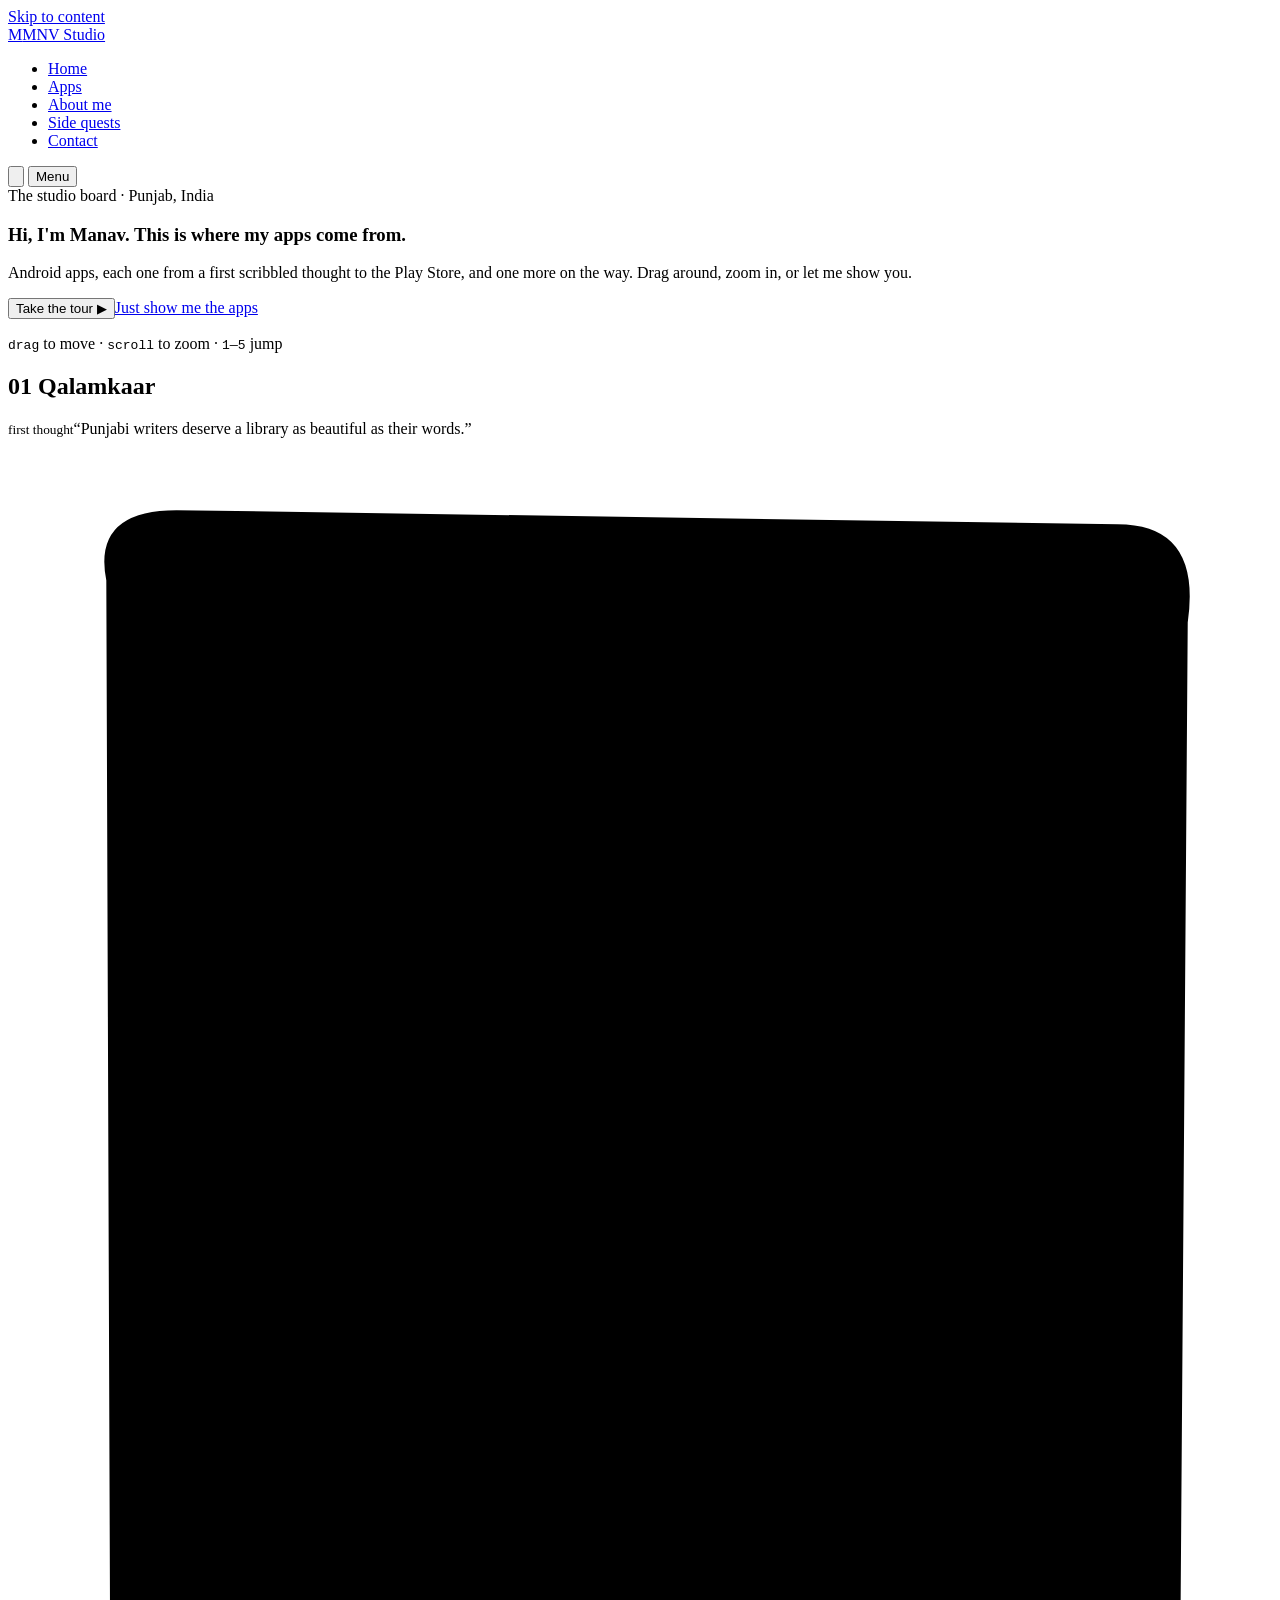
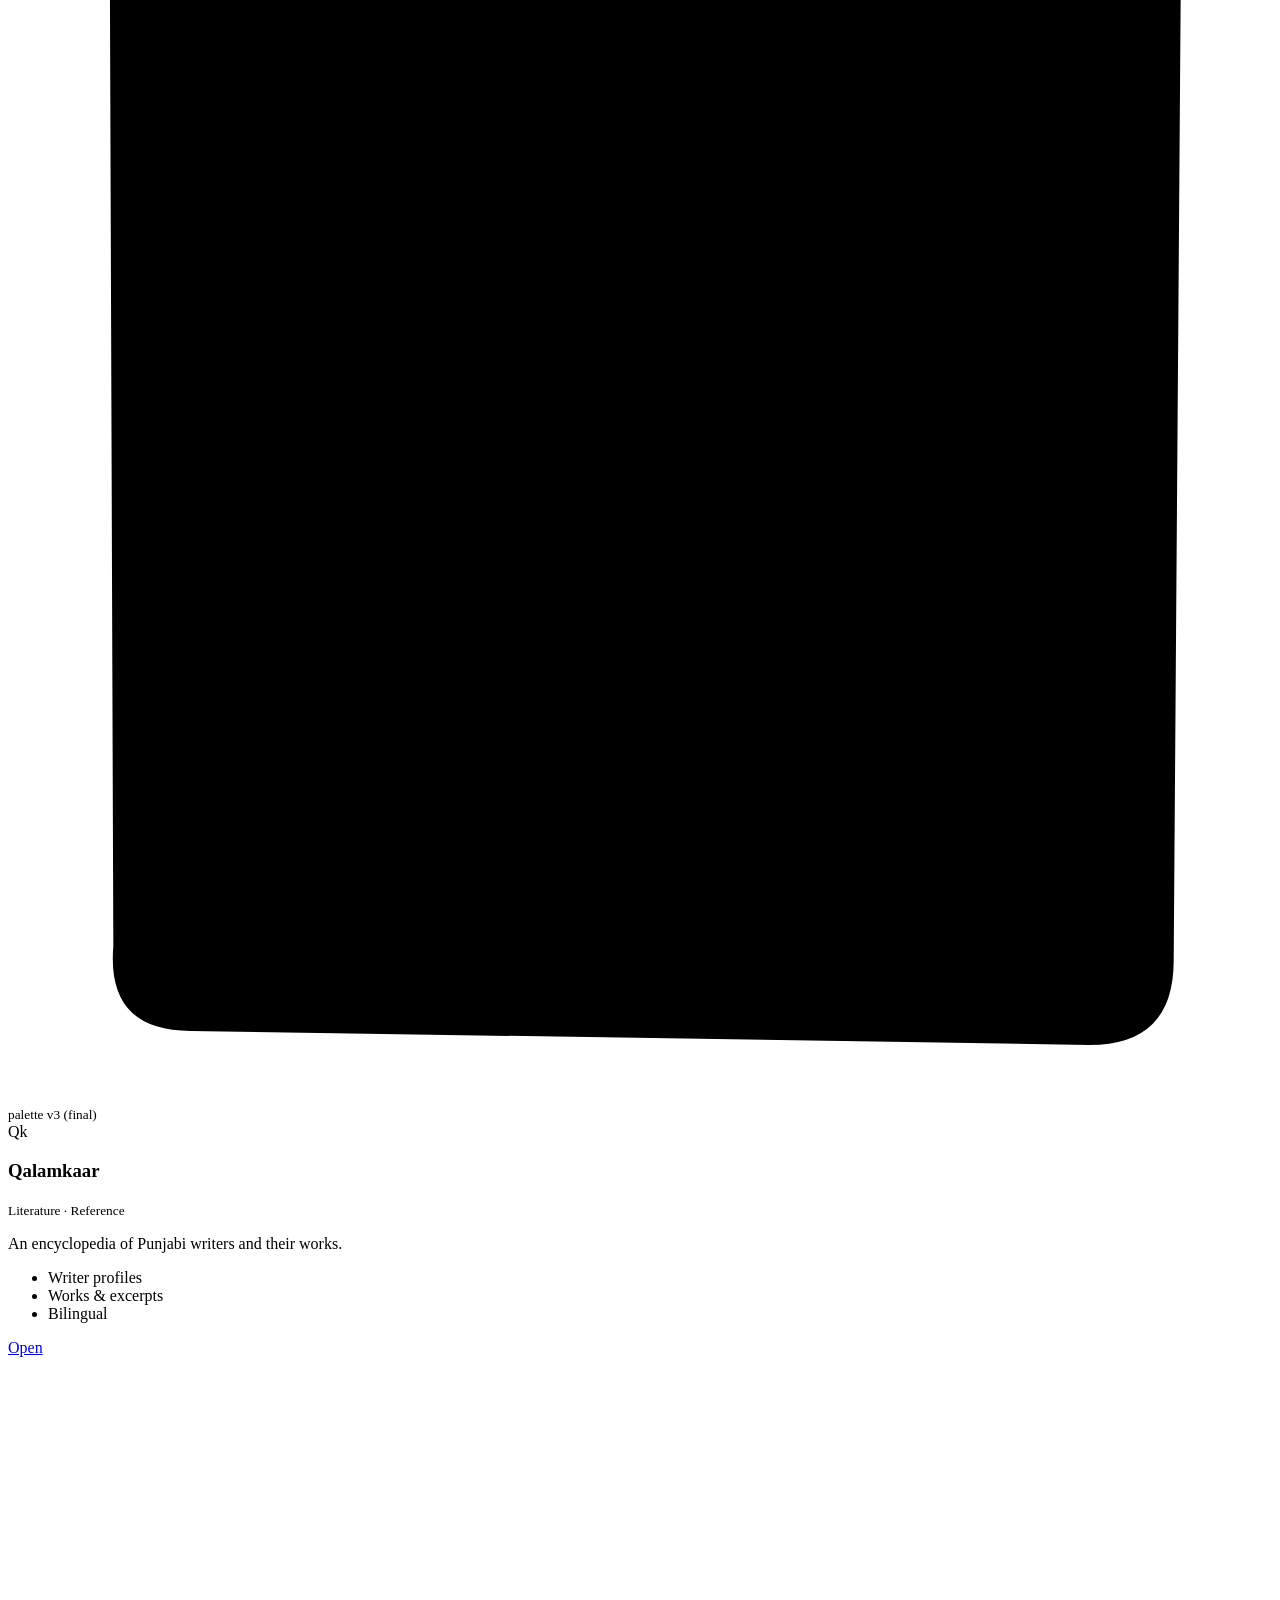
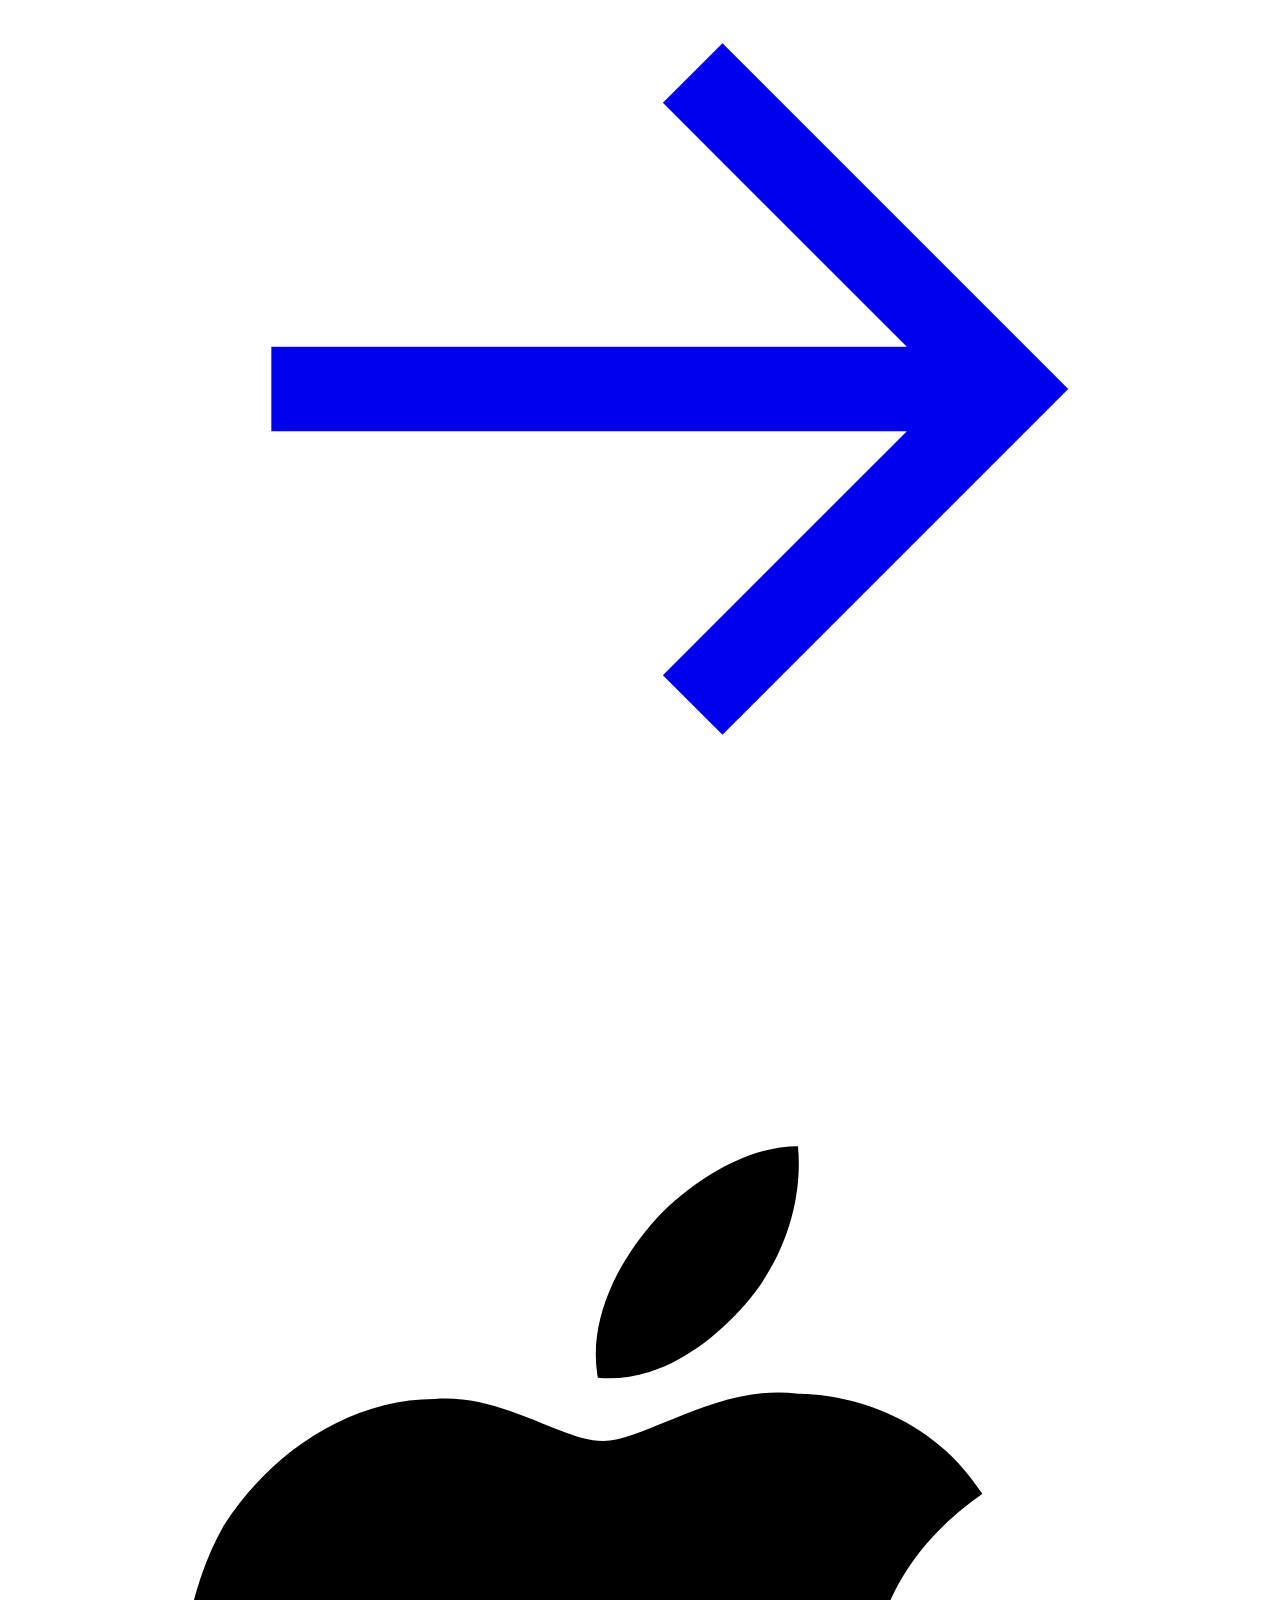
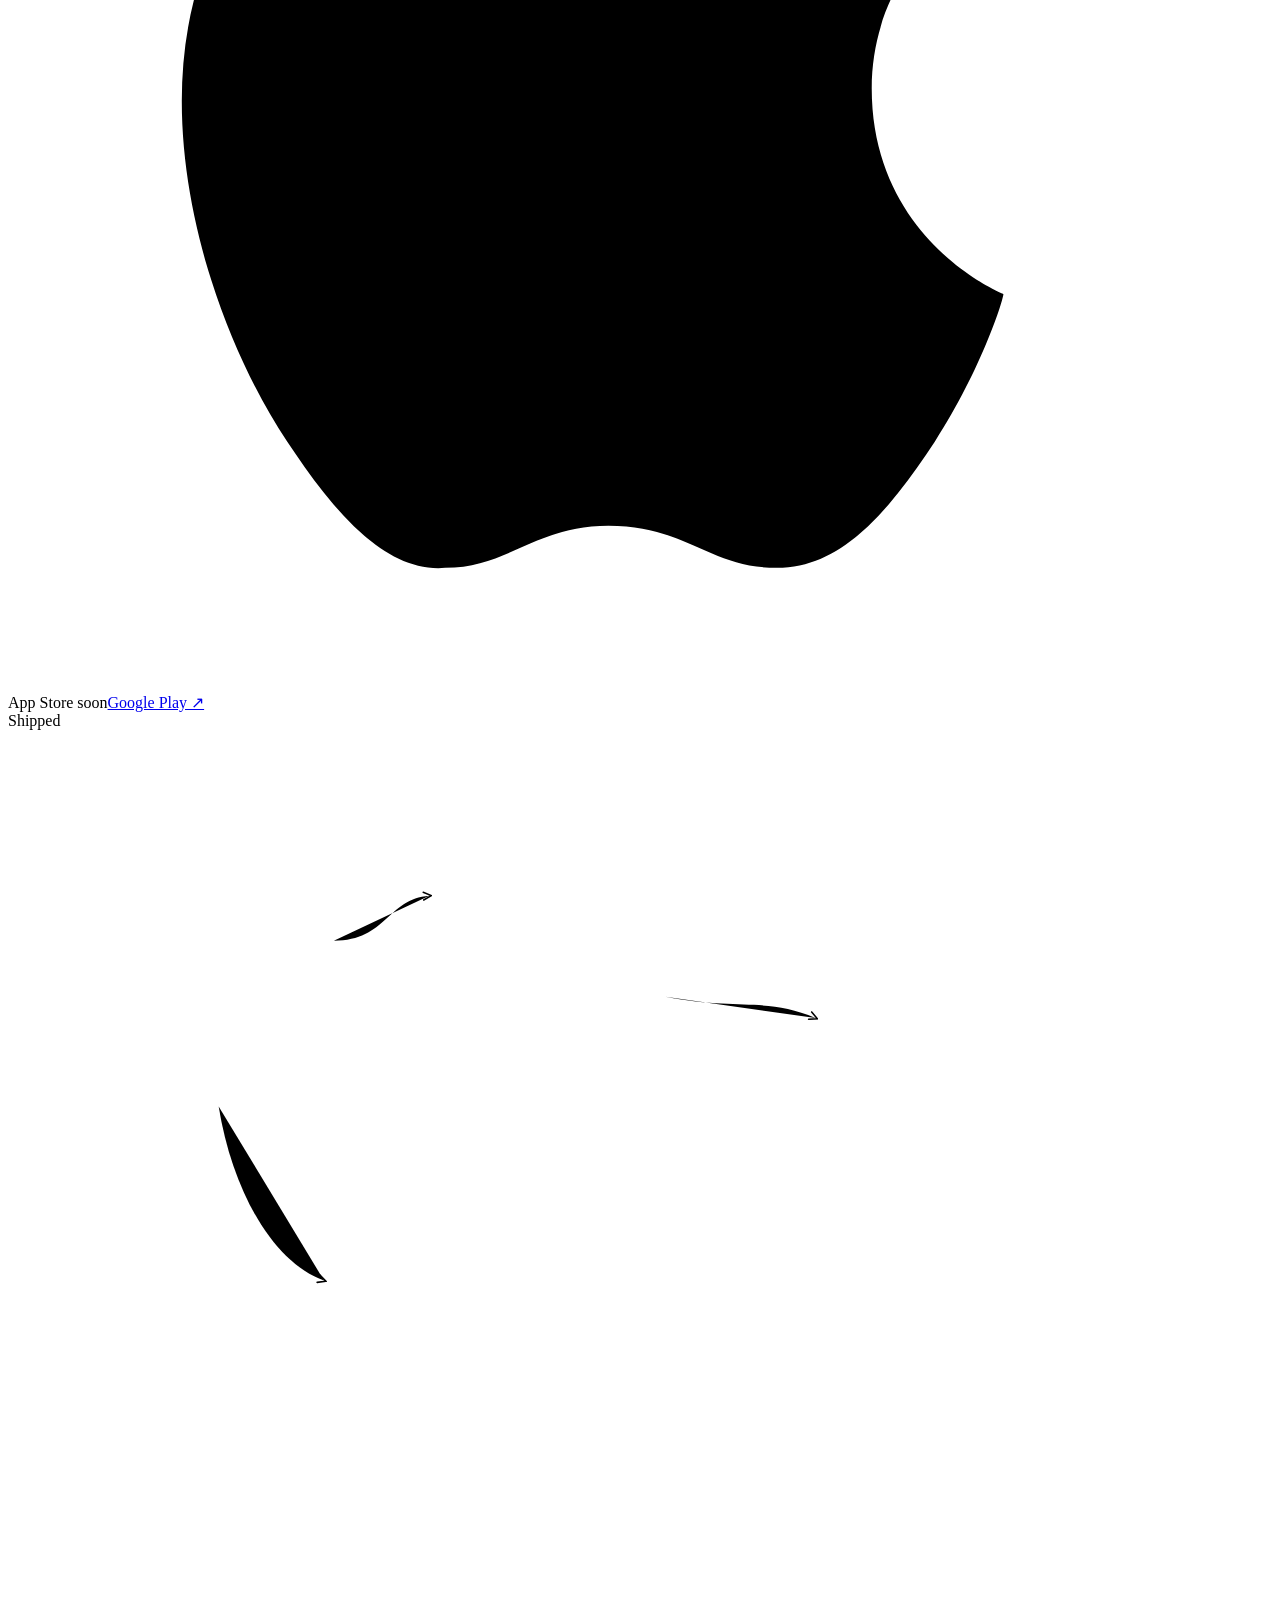
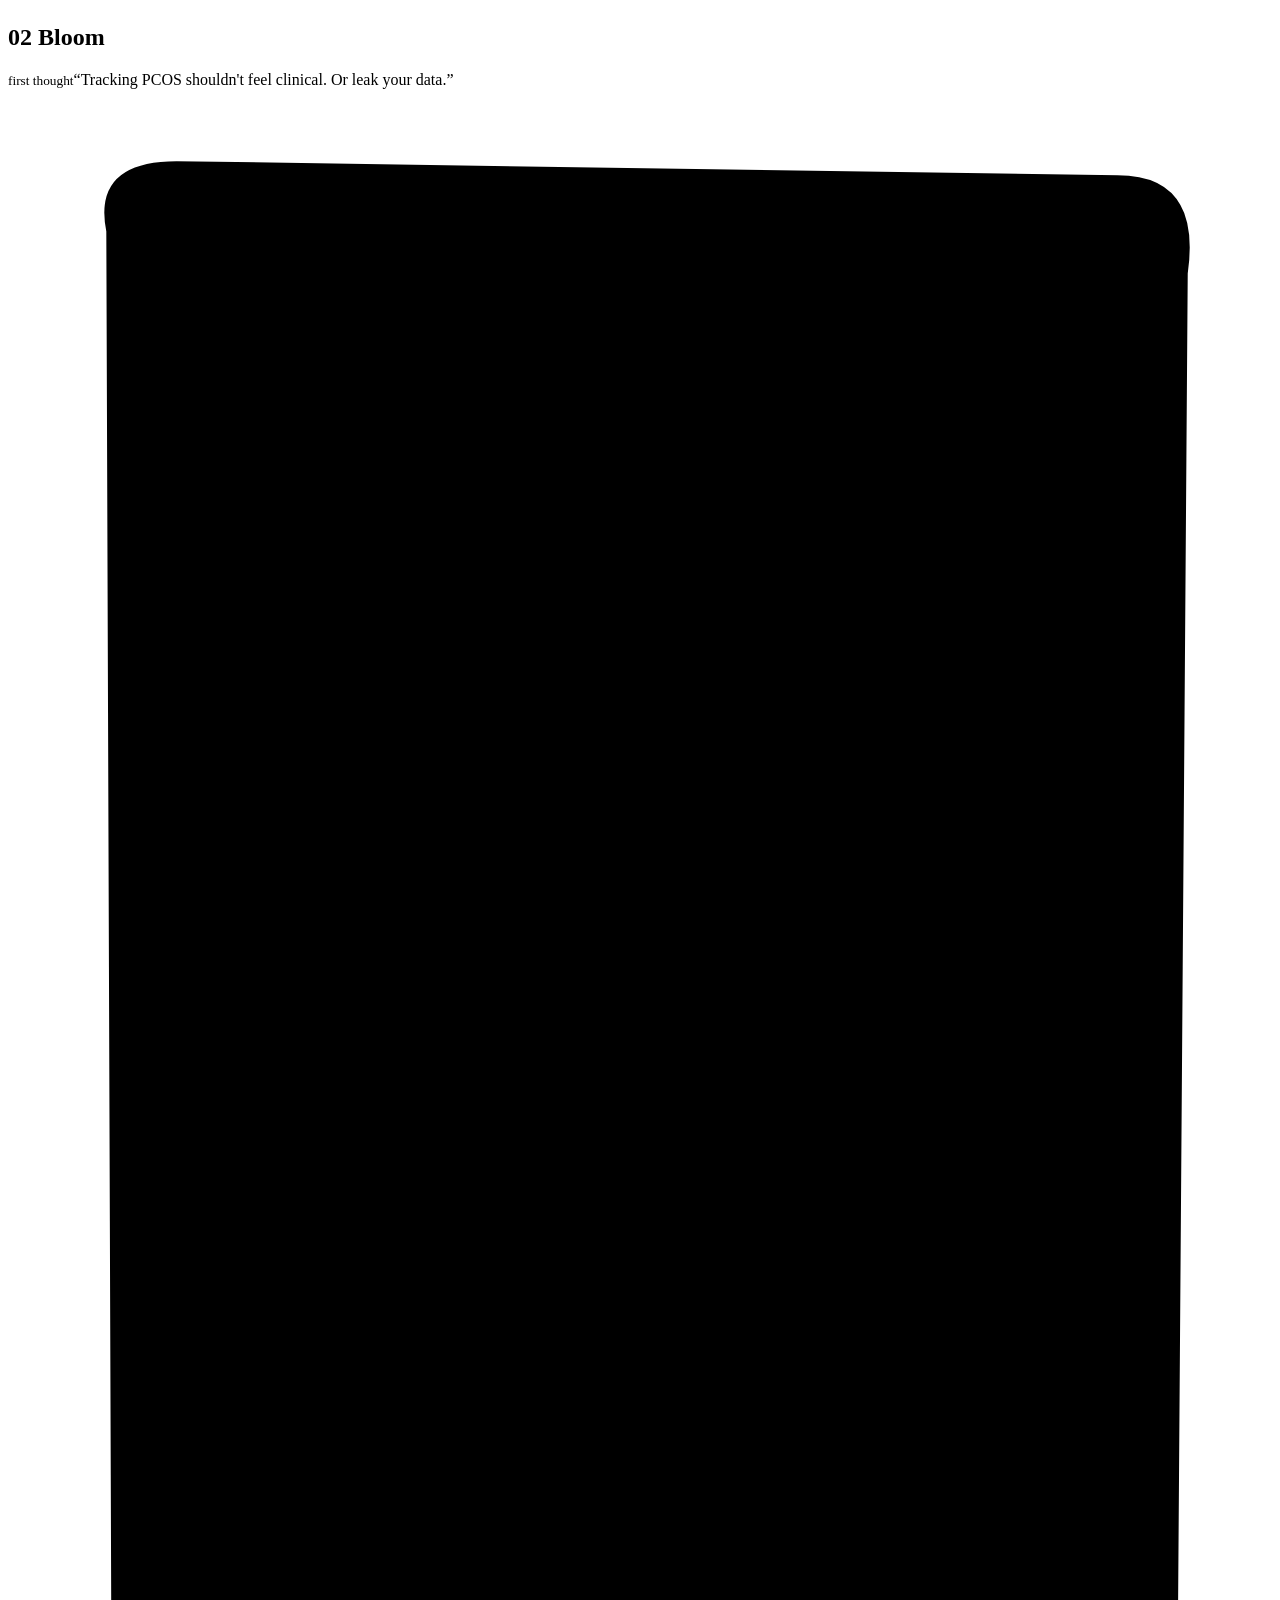
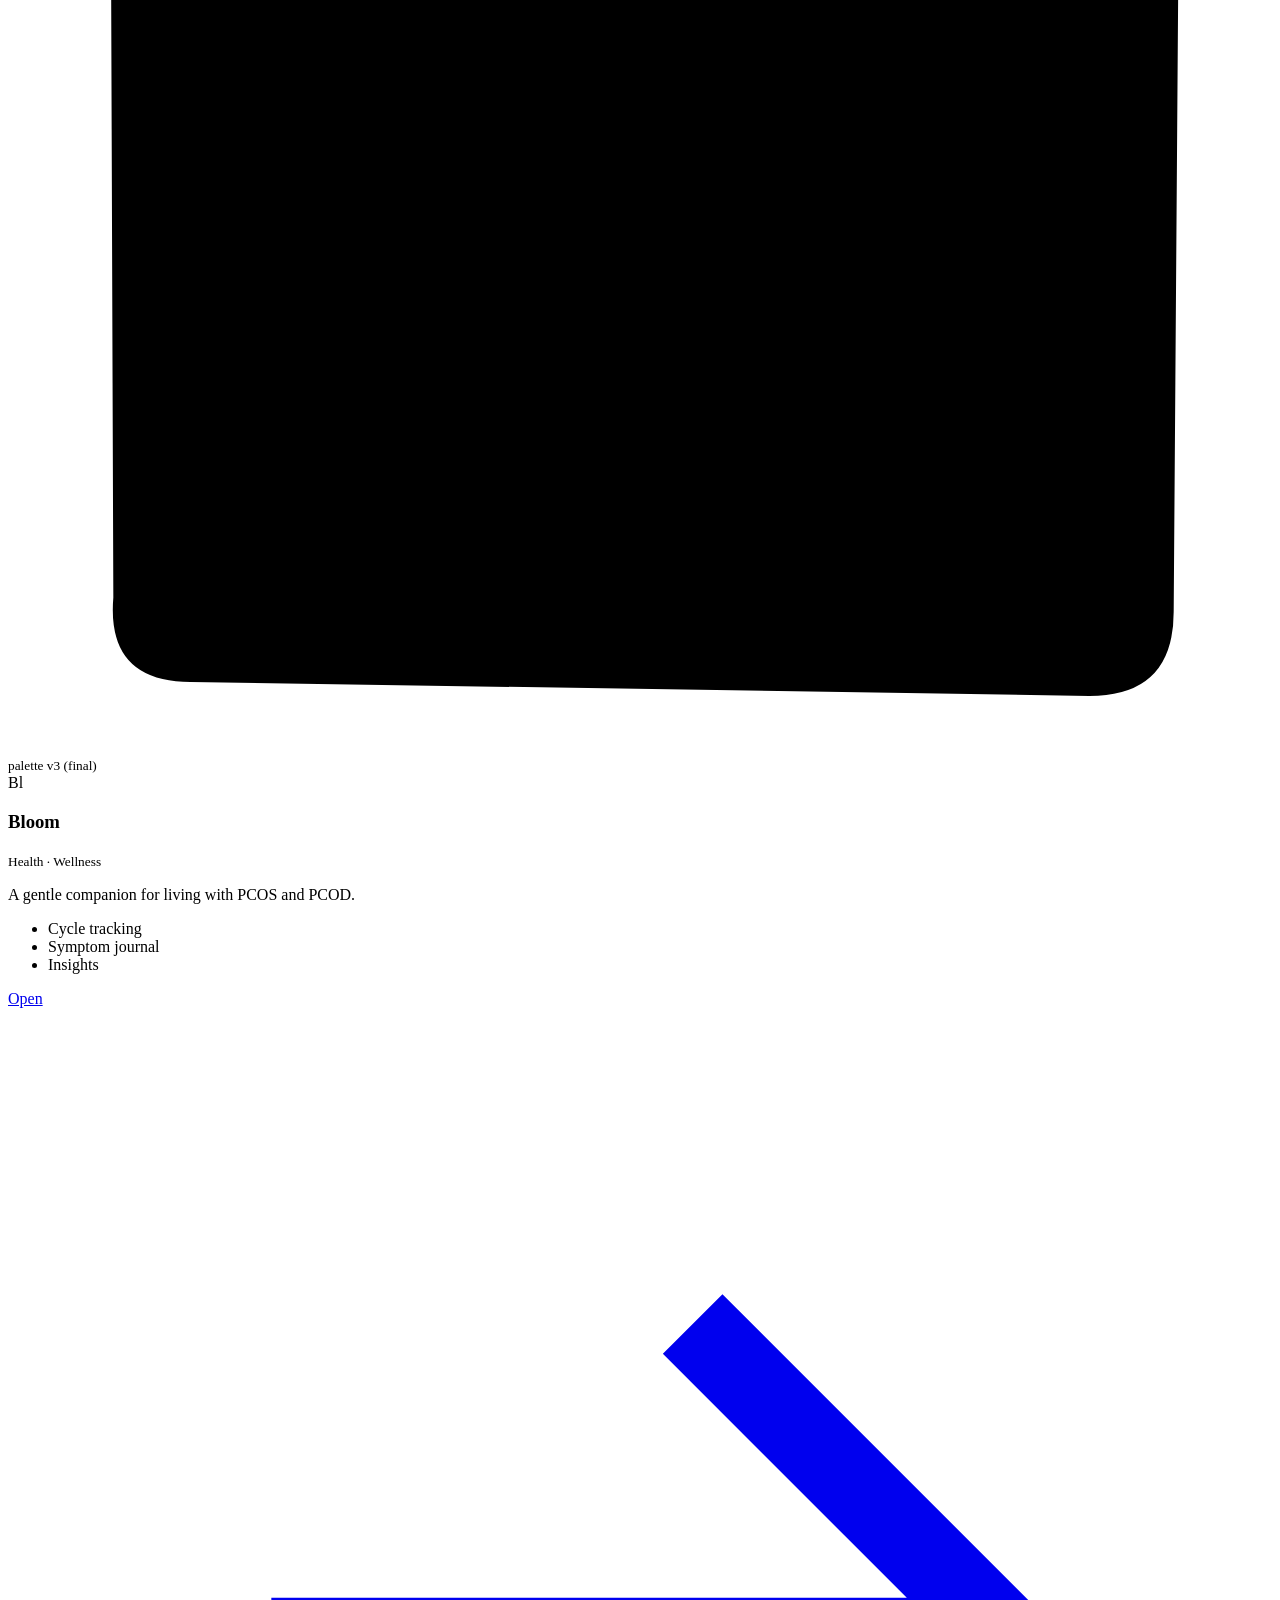
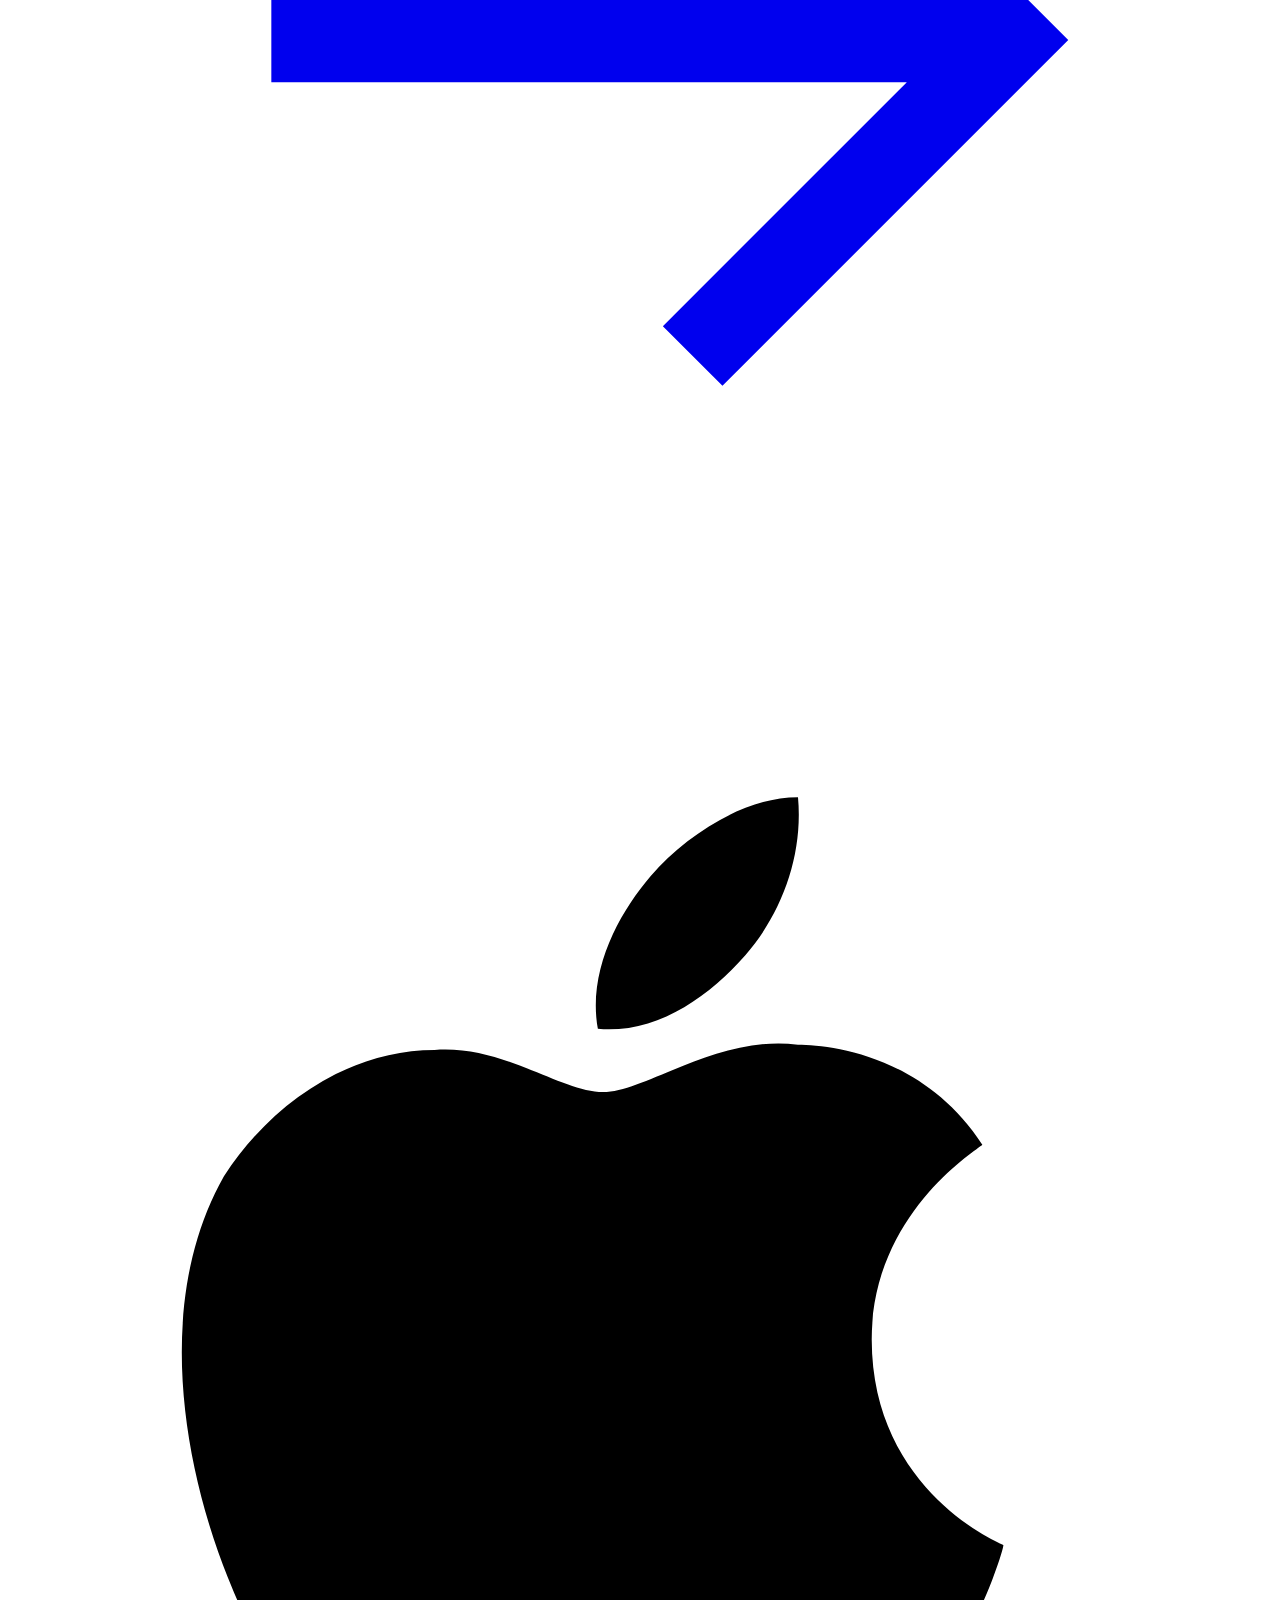
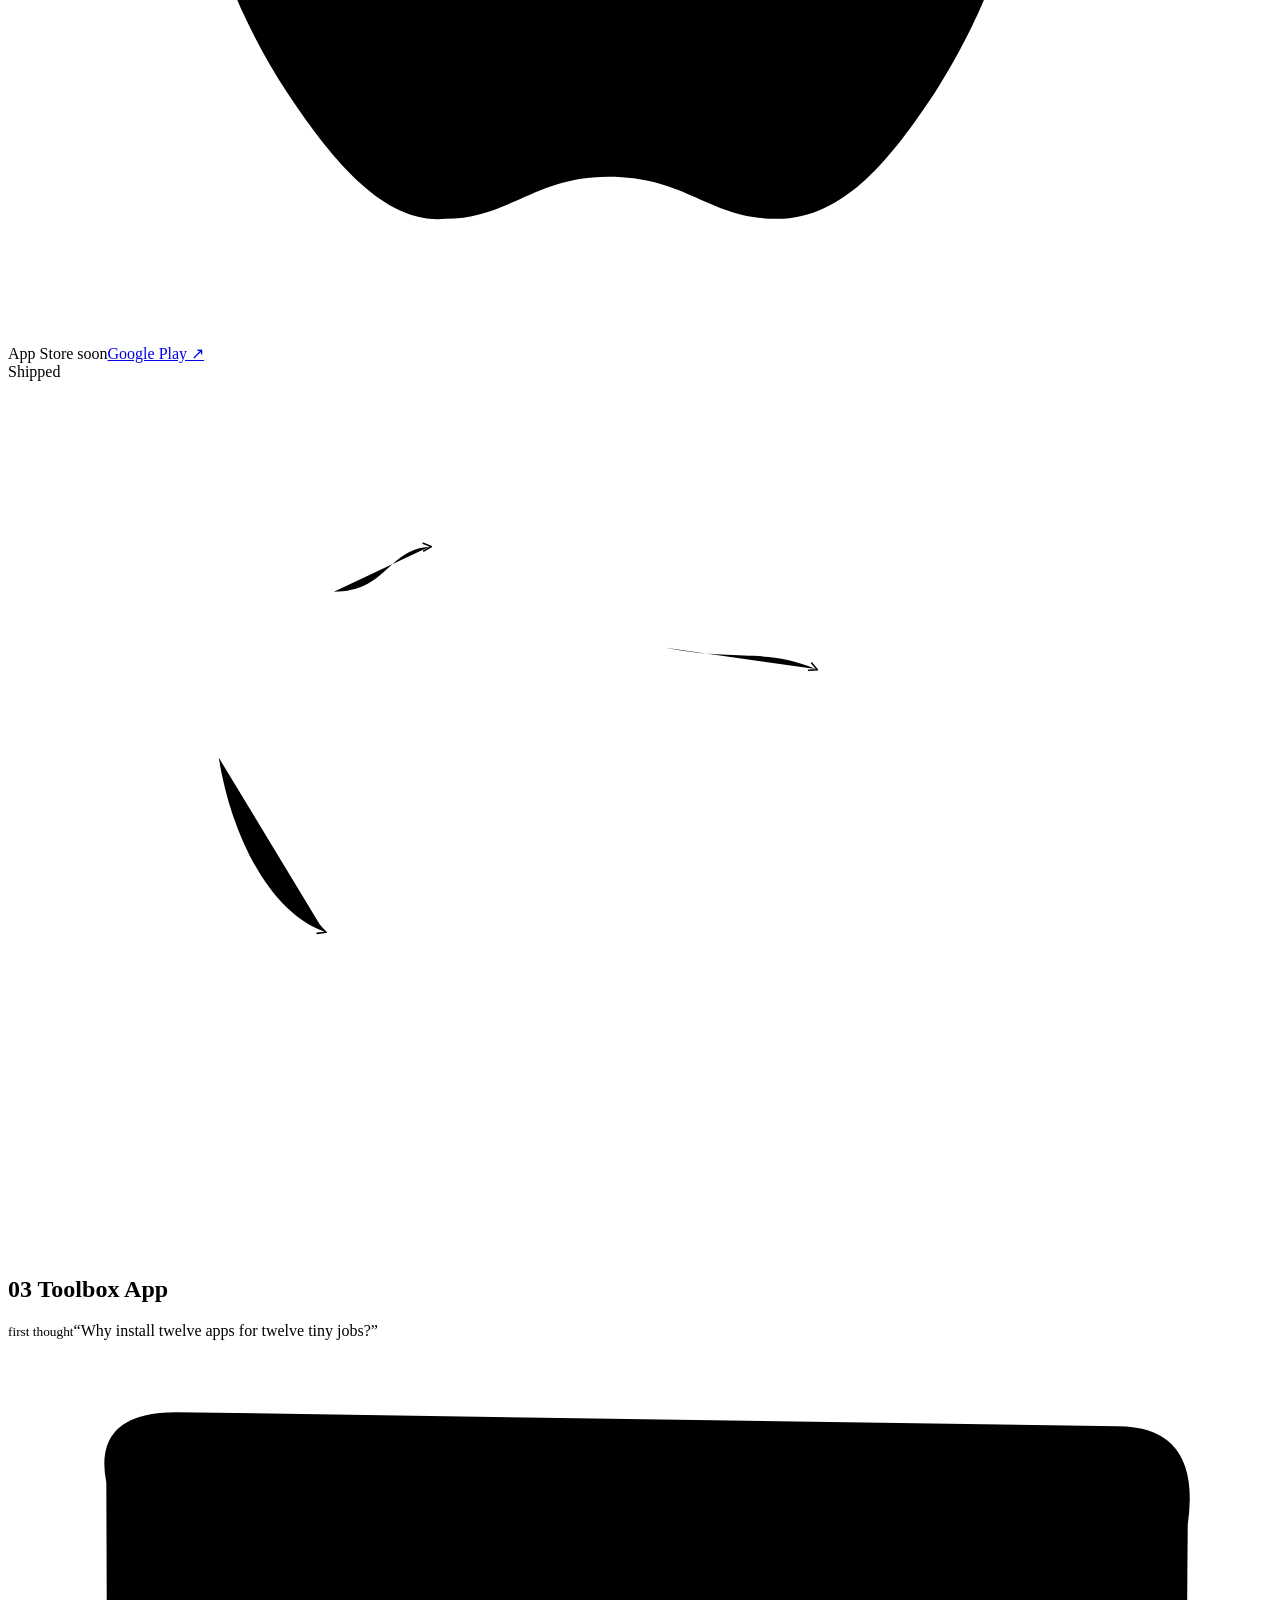
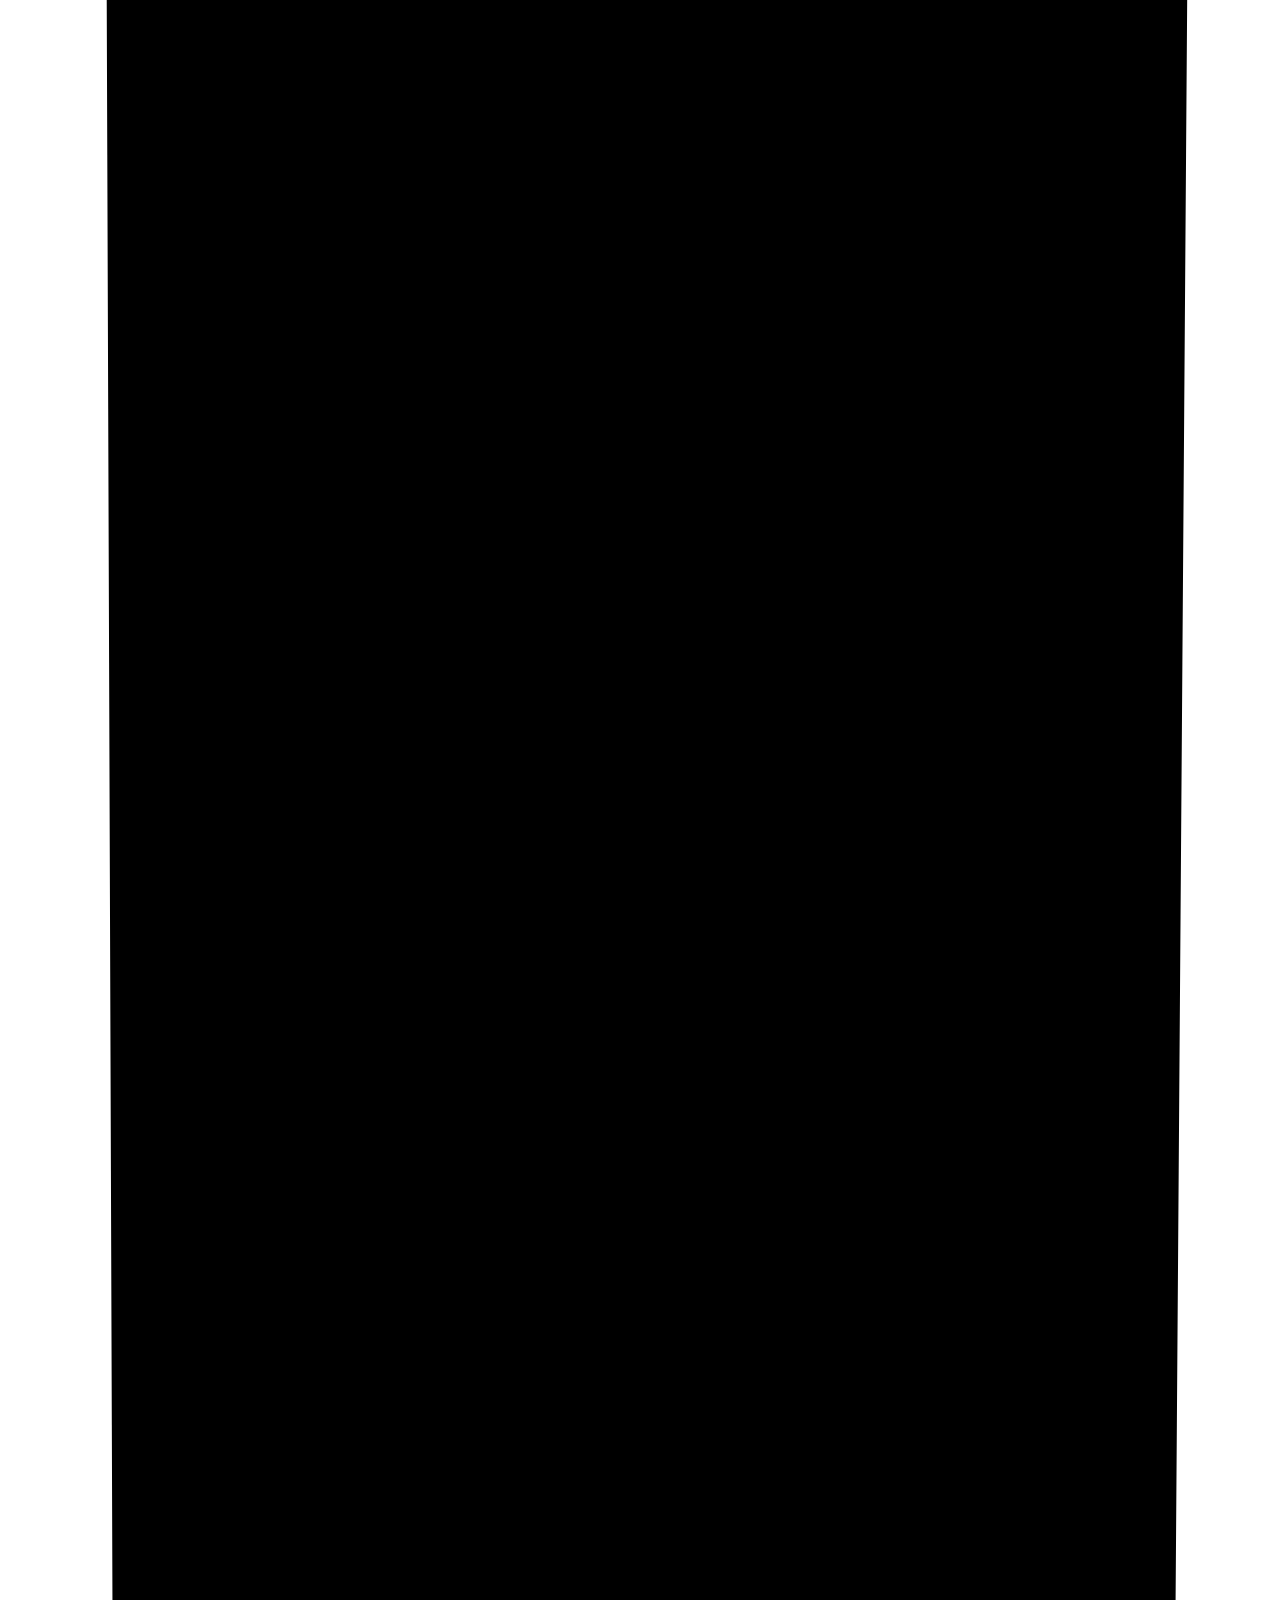
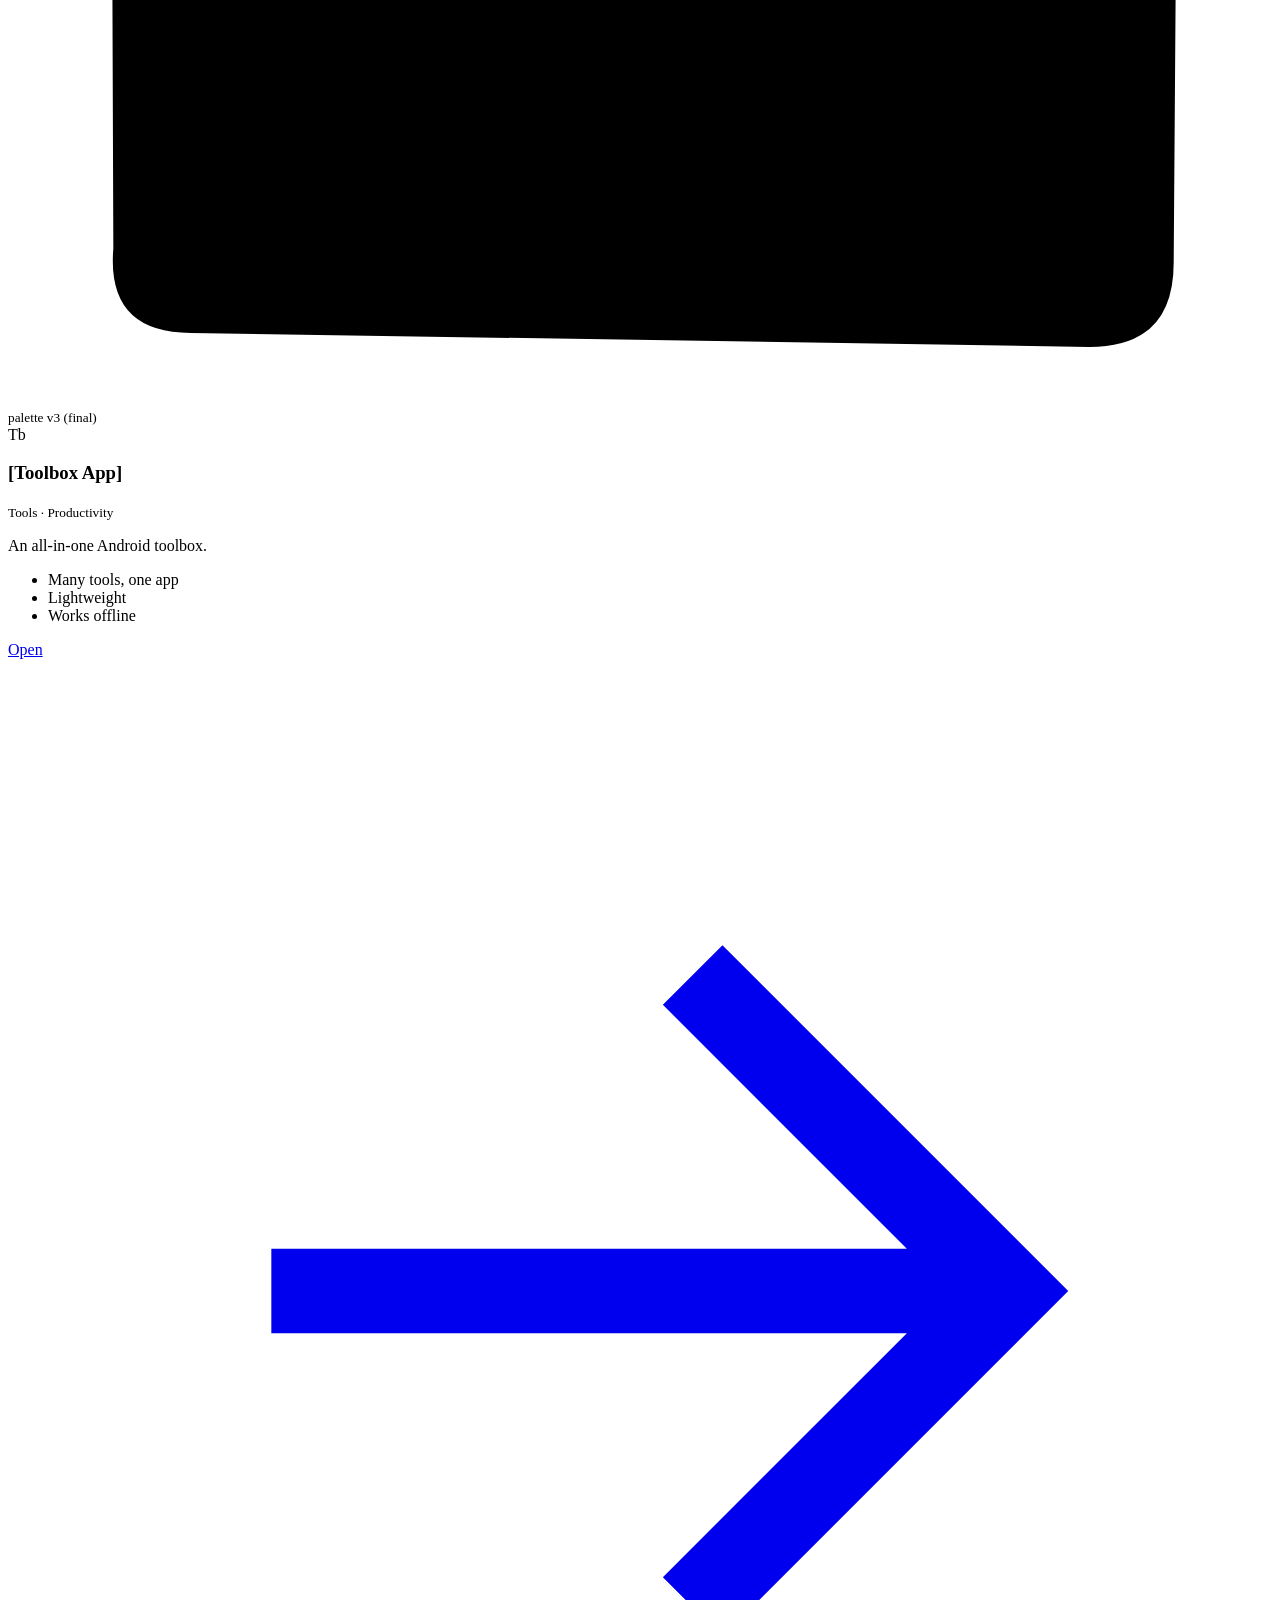
==== commit 198ff5f5: "Serve site under /website/ for GitHub Pages Prefix root-relative links with /website and add a SITE[" ====
--- a/index.html
+++ b/index.html
@@ -17,21 +17,21 @@
 <meta name="twitter:image" content="https://mnvstudio.example/assets/img/og.png">
 <meta property="og:image:width" content="1200">
 <meta property="og:image:height" content="630">
-<link rel="icon" href="/assets/img/logo.svg" type="image/svg+xml">
-<link rel="apple-touch-icon" href="/assets/img/logo.svg">
+<link rel="icon" href="/website/assets/img/logo.svg" type="image/svg+xml">
+<link rel="apple-touch-icon" href="/website/assets/img/logo.svg">
 <link rel="preconnect" href="https://fonts.googleapis.com">
 <link rel="preconnect" href="https://fonts.gstatic.com" crossorigin>
 <link href="https://fonts.googleapis.com/css2?family=Bricolage+Grotesque:opsz,wdth,wght@12..96,75..100,300..800&family=JetBrains+Mono:wght@400;600&family=Caveat:wght@600&display=swap" rel="stylesheet">
-<link rel="stylesheet" href="/assets/css/style.css">
-<link rel="manifest" href="/manifest.webmanifest">
+<link rel="stylesheet" href="/website/assets/css/style.css">
+<link rel="manifest" href="/website/manifest.webmanifest">
 <script type="application/ld+json">{"@context": "https://schema.org", "@type": "Organization", "name": "MNV Studio", "url": "https://mnvstudio.example", "email": "hello@mnvstudio.example", "founder": {"@type": "Person", "name": "Manav"}, "sameAs": ["https://play.google.com/store/apps/dev?id=REPLACE_ME", "https://instagram.com/REPLACE_ME", "https://github.com/REPLACE_ME", "https://linkedin.com/in/REPLACE_ME"]}</script>
 <script>(function(d){d.classList.add('js');try{var t=localStorage.getItem('mnv-theme');if(t)d.dataset.theme=t}catch(e){}})(document.documentElement)</script>
 </head>
 <body>
 <a class="sr-only" href="#main">Skip to content</a>
 <header class="nav">
-  <a class="nav__logo" href="/" aria-label="MNV Studio home"><span class="nav__mark" aria-hidden="true">M</span>MNV Studio</a>
-  <nav aria-label="Primary"><ul class="nav__links"><li><a href="/" aria-current=page>Home</a></li><li><a href="/apps/">Apps</a></li><li><a href="/about/">About me</a></li><li><a href="/side-quests/">Side quests</a></li><li><a href="/contact/">Contact</a></li></ul></nav>
+  <a class="nav__logo" href="/website/" aria-label="MNV Studio home"><span class="nav__mark" aria-hidden="true">M</span>MNV Studio</a>
+  <nav aria-label="Primary"><ul class="nav__links"><li><a href="/website/" aria-current=page>Home</a></li><li><a href="/website/apps/">Apps</a></li><li><a href="/website/about/">About me</a></li><li><a href="/website/side-quests/">Side quests</a></li><li><a href="/website/contact/">Contact</a></li></ul></nav>
   <div class="nav__right">
     <button class="theme-toggle" aria-label="Switch to night print"><svg viewBox="0 0 24 24" fill="none" stroke="currentColor" stroke-width="1.6"><circle cx="12" cy="12" r="4.5"/><path d="M12 2v2M12 20v2M4.9 4.9l1.4 1.4M17.7 17.7l1.4 1.4M2 12h2M20 12h2M4.9 19.1l1.4-1.4M17.7 6.3l1.4-1.4"/></svg></button>
     <button class="menu-btn" aria-expanded="false">Menu</button>
@@ -46,7 +46,7 @@
       <span class="eyebrow">The studio board · Punjab, India</span>
       <h1>Hi, I'm Manav. This is where my apps <span class="hl">come from.</span></h1>
       <p>Android apps, each one from a first scribbled thought to the Play Store, and one more on the way. Drag around, zoom in, or let me show you.</p>
-      <div class="intro__go"><button class="btn btn--solid" data-tour>Take the tour ▶</button><a class="link-gold" href="/apps/">Just show me the apps</a></div>
+      <div class="intro__go"><button class="btn btn--solid" data-tour>Take the tour ▶</button><a class="link-gold" href="/website/apps/">Just show me the apps</a></div>
       <p class="intro__hint" aria-hidden="true"><kbd>drag</kbd> to move · <kbd>scroll</kbd> to zoom · <kbd>1</kbd>–<kbd>5</kbd> jump</p>
     </section>
 
@@ -66,7 +66,7 @@
     <div class="shipped__head"><span class="ico ink-magenta" aria-hidden="true">Qk</span><div><h3>Qalamkaar</h3><small>Literature · Reference</small></div></div>
     <p>An encyclopedia of Punjabi writers and their works.</p>
     <ul><li>Writer profiles</li><li>Works &amp; excerpts</li><li>Bilingual</li></ul>
-    <div class="shipped__go"><a class="btn btn--solid" href="/apps/qalamkaar/">Open <svg viewBox="0 0 24 24" fill="none" stroke="currentColor" stroke-width="1.6"><path d="M5 12h14M13 6l6 6-6 6"/></svg></a><span class="appstore-soon"><svg class="apple" viewBox="0 0 24 24" aria-hidden="true"><path fill="currentColor" d="M16.4 12.6c0-2.4 2-3.6 2.1-3.7-1.1-1.7-2.9-1.9-3.5-1.9-1.5-.2-2.9.9-3.7.9-.8 0-1.9-.9-3.2-.8-1.6 0-3.1 1-4 2.4-1.7 3-.4 7.4 1.2 9.8.8 1.2 1.8 2.5 3 2.4 1.2 0 1.7-.8 3.1-.8 1.5 0 1.9.8 3.2.8 1.3 0 2.2-1.2 3-2.4.9-1.4 1.3-2.7 1.3-2.8 0 0-2.5-1-2.5-3.9zM14 5.3c.7-.8 1.1-1.9 1-3-1 0-2.1.7-2.8 1.5-.6.7-1.2 1.8-1 2.9 1.1.1 2.1-.6 2.8-1.4z"/></svg> App Store soon</span><a class="link-gold" href="https://play.google.com/store/apps/details?id=REPLACE_ME" target="_blank" rel="noopener">Google Play ↗</a></div>
+    <div class="shipped__go"><a class="btn btn--solid" href="/website/apps/qalamkaar/">Open <svg viewBox="0 0 24 24" fill="none" stroke="currentColor" stroke-width="1.6"><path d="M5 12h14M13 6l6 6-6 6"/></svg></a><span class="appstore-soon"><svg class="apple" viewBox="0 0 24 24" aria-hidden="true"><path fill="currentColor" d="M16.4 12.6c0-2.4 2-3.6 2.1-3.7-1.1-1.7-2.9-1.9-3.5-1.9-1.5-.2-2.9.9-3.7.9-.8 0-1.9-.9-3.2-.8-1.6 0-3.1 1-4 2.4-1.7 3-.4 7.4 1.2 9.8.8 1.2 1.8 2.5 3 2.4 1.2 0 1.7-.8 3.1-.8 1.5 0 1.9.8 3.2.8 1.3 0 2.2-1.2 3-2.4.9-1.4 1.3-2.7 1.3-2.8 0 0-2.5-1-2.5-3.9zM14 5.3c.7-.8 1.1-1.9 1-3-1 0-2.1.7-2.8 1.5-.6.7-1.2 1.8-1 2.9 1.1.1 2.1-.6 2.8-1.4z"/></svg> App Store soon</span><a class="link-gold" href="https://play.google.com/store/apps/details?id=REPLACE_ME" target="_blank" rel="noopener">Google Play ↗</a></div>
   </article>
   <span class="stamp" aria-hidden="true">Shipped</span>
   <svg class="arrows" viewBox="0 0 900 620" aria-hidden="true">
@@ -90,7 +90,7 @@
     <div class="shipped__head"><span class="ico ink-saffron" aria-hidden="true">Bl</span><div><h3>Bloom</h3><small>Health · Wellness</small></div></div>
     <p>A gentle companion for living with PCOS and PCOD.</p>
     <ul><li>Cycle tracking</li><li>Symptom journal</li><li>Insights</li></ul>
-    <div class="shipped__go"><a class="btn btn--solid" href="/apps/bloom/">Open <svg viewBox="0 0 24 24" fill="none" stroke="currentColor" stroke-width="1.6"><path d="M5 12h14M13 6l6 6-6 6"/></svg></a><span class="appstore-soon"><svg class="apple" viewBox="0 0 24 24" aria-hidden="true"><path fill="currentColor" d="M16.4 12.6c0-2.4 2-3.6 2.1-3.7-1.1-1.7-2.9-1.9-3.5-1.9-1.5-.2-2.9.9-3.7.9-.8 0-1.9-.9-3.2-.8-1.6 0-3.1 1-4 2.4-1.7 3-.4 7.4 1.2 9.8.8 1.2 1.8 2.5 3 2.4 1.2 0 1.7-.8 3.1-.8 1.5 0 1.9.8 3.2.8 1.3 0 2.2-1.2 3-2.4.9-1.4 1.3-2.7 1.3-2.8 0 0-2.5-1-2.5-3.9zM14 5.3c.7-.8 1.1-1.9 1-3-1 0-2.1.7-2.8 1.5-.6.7-1.2 1.8-1 2.9 1.1.1 2.1-.6 2.8-1.4z"/></svg> App Store soon</span><a class="link-gold" href="https://play.google.com/store/apps/details?id=REPLACE_ME" target="_blank" rel="noopener">Google Play ↗</a></div>
+    <div class="shipped__go"><a class="btn btn--solid" href="/website/apps/bloom/">Open <svg viewBox="0 0 24 24" fill="none" stroke="currentColor" stroke-width="1.6"><path d="M5 12h14M13 6l6 6-6 6"/></svg></a><span class="appstore-soon"><svg class="apple" viewBox="0 0 24 24" aria-hidden="true"><path fill="currentColor" d="M16.4 12.6c0-2.4 2-3.6 2.1-3.7-1.1-1.7-2.9-1.9-3.5-1.9-1.5-.2-2.9.9-3.7.9-.8 0-1.9-.9-3.2-.8-1.6 0-3.1 1-4 2.4-1.7 3-.4 7.4 1.2 9.8.8 1.2 1.8 2.5 3 2.4 1.2 0 1.7-.8 3.1-.8 1.5 0 1.9.8 3.2.8 1.3 0 2.2-1.2 3-2.4.9-1.4 1.3-2.7 1.3-2.8 0 0-2.5-1-2.5-3.9zM14 5.3c.7-.8 1.1-1.9 1-3-1 0-2.1.7-2.8 1.5-.6.7-1.2 1.8-1 2.9 1.1.1 2.1-.6 2.8-1.4z"/></svg> App Store soon</span><a class="link-gold" href="https://play.google.com/store/apps/details?id=REPLACE_ME" target="_blank" rel="noopener">Google Play ↗</a></div>
   </article>
   <span class="stamp" aria-hidden="true">Shipped</span>
   <svg class="arrows" viewBox="0 0 900 620" aria-hidden="true">
@@ -114,7 +114,7 @@
     <div class="shipped__head"><span class="ico ink-red" aria-hidden="true">Tb</span><div><h3>[Toolbox App]</h3><small>Tools · Productivity</small></div></div>
     <p>An all-in-one Android toolbox.</p>
     <ul><li>Many tools, one app</li><li>Lightweight</li><li>Works offline</li></ul>
-    <div class="shipped__go"><a class="btn btn--solid" href="/apps/toolbox/">Open <svg viewBox="0 0 24 24" fill="none" stroke="currentColor" stroke-width="1.6"><path d="M5 12h14M13 6l6 6-6 6"/></svg></a><span class="appstore-soon"><svg class="apple" viewBox="0 0 24 24" aria-hidden="true"><path fill="currentColor" d="M16.4 12.6c0-2.4 2-3.6 2.1-3.7-1.1-1.7-2.9-1.9-3.5-1.9-1.5-.2-2.9.9-3.7.9-.8 0-1.9-.9-3.2-.8-1.6 0-3.1 1-4 2.4-1.7 3-.4 7.4 1.2 9.8.8 1.2 1.8 2.5 3 2.4 1.2 0 1.7-.8 3.1-.8 1.5 0 1.9.8 3.2.8 1.3 0 2.2-1.2 3-2.4.9-1.4 1.3-2.7 1.3-2.8 0 0-2.5-1-2.5-3.9zM14 5.3c.7-.8 1.1-1.9 1-3-1 0-2.1.7-2.8 1.5-.6.7-1.2 1.8-1 2.9 1.1.1 2.1-.6 2.8-1.4z"/></svg> App Store soon</span><span class="soon-pill">Coming soon</span></div>
+    <div class="shipped__go"><a class="btn btn--solid" href="/website/apps/toolbox/">Open <svg viewBox="0 0 24 24" fill="none" stroke="currentColor" stroke-width="1.6"><path d="M5 12h14M13 6l6 6-6 6"/></svg></a><span class="appstore-soon"><svg class="apple" viewBox="0 0 24 24" aria-hidden="true"><path fill="currentColor" d="M16.4 12.6c0-2.4 2-3.6 2.1-3.7-1.1-1.7-2.9-1.9-3.5-1.9-1.5-.2-2.9.9-3.7.9-.8 0-1.9-.9-3.2-.8-1.6 0-3.1 1-4 2.4-1.7 3-.4 7.4 1.2 9.8.8 1.2 1.8 2.5 3 2.4 1.2 0 1.7-.8 3.1-.8 1.5 0 1.9.8 3.2.8 1.3 0 2.2-1.2 3-2.4.9-1.4 1.3-2.7 1.3-2.8 0 0-2.5-1-2.5-3.9zM14 5.3c.7-.8 1.1-1.9 1-3-1 0-2.1.7-2.8 1.5-.6.7-1.2 1.8-1 2.9 1.1.1 2.1-.6 2.8-1.4z"/></svg> App Store soon</span><span class="soon-pill">Coming soon</span></div>
   </article>
   <span class="stamp stamp--soon" aria-hidden="true">Coming soon</span>
   <svg class="arrows" viewBox="0 0 900 620" aria-hidden="true">
@@ -127,7 +127,7 @@
     <section class="cluster cluster--me" id="me" data-cluster style="left:380px;top:1500px" aria-label="About me">
       <h2 class="cluster__label"><span>04</span> The person</h2>
       <figure class="polaroid" style="--r:-3deg"><span aria-hidden="true">M</span><figcaption>me, probably debugging</figcaption></figure>
-      <div class="paper paper--me"><p>I&#x27;m an independent application developer and designer. I build apps and I design.</p><a class="link-gold" href="/about/">More about me →</a></div>
+      <div class="paper paper--me"><p>I&#x27;m an independent application developer and designer. I build apps and I design.</p><a class="link-gold" href="/website/about/">More about me →</a></div>
       <div class="paper paper--rules"><p class="paper__title">I don&#x27;t believe. I know.</p><p>I don&#x27;t believe in anything. Believing isn&#x27;t my approach. Knowing is, and knowing is a totally different dimension. And I know I don&#x27;t know nothing.</p></div>
     </section>
 
@@ -183,14 +183,14 @@
   <div class="footer__grid">
     <div><h4>MNV Studio</h4><p class="footer__about">Crafting apps with culture and care. An independent Android studio from Punjab, India.</p>
       <p class="footer__mail"><a class="link-gold" href="mailto:hello@mnvstudio.example">hello@mnvstudio.example</a></p></div>
-    <div><h4>Apps</h4><ul><li><a href="/apps/qalamkaar/">Qalamkaar</a></li><li><a href="/apps/bloom/">Bloom</a></li><li><a href="/apps/toolbox/">[Toolbox App]</a></li></ul></div>
-    <div><h4>Privacy</h4><ul><li><a href="/privacy/qalamkaar/">Qalamkaar</a></li><li><a href="/privacy/bloom/">Bloom</a></li><li><a href="/privacy/toolbox/">[Toolbox App]</a></li></ul></div>
+    <div><h4>Apps</h4><ul><li><a href="/website/apps/qalamkaar/">Qalamkaar</a></li><li><a href="/website/apps/bloom/">Bloom</a></li><li><a href="/website/apps/toolbox/">[Toolbox App]</a></li></ul></div>
+    <div><h4>Privacy</h4><ul><li><a href="/website/privacy/qalamkaar/">Qalamkaar</a></li><li><a href="/website/privacy/bloom/">Bloom</a></li><li><a href="/website/privacy/toolbox/">[Toolbox App]</a></li></ul></div>
     <div><h4>Elsewhere</h4><ul><li><a href="https://play.google.com/store/apps/dev?id=REPLACE_ME" target="_blank" rel="noopener">Google Play</a></li><li><a href="https://instagram.com/REPLACE_ME" target="_blank" rel="noopener">Instagram</a></li><li><a href="https://github.com/REPLACE_ME" target="_blank" rel="noopener">GitHub</a></li><li><a href="https://linkedin.com/in/REPLACE_ME" target="_blank" rel="noopener">LinkedIn</a></li></ul></div>
   </div>
-  <a class="footer__giant" href="/" aria-label="MNV Studio home"><span aria-hidden="true">MNV</span></a>
+  <a class="footer__giant" href="/website/" aria-label="MNV Studio home"><span aria-hidden="true">MNV</span></a>
   <div class="footer__bottom"><span>© <span data-year>2026</span> MNV Studio. Made by Manav.</span><span>Psst, type “mnv”.</span></div>
 </footer>
-<script src="/assets/js/main.js" defer></script>
-<script src="/assets/js/board.js" defer></script>
+<script src="/website/assets/js/main.js" defer></script>
+<script src="/website/assets/js/board.js" defer></script>
 </body>
 </html>
